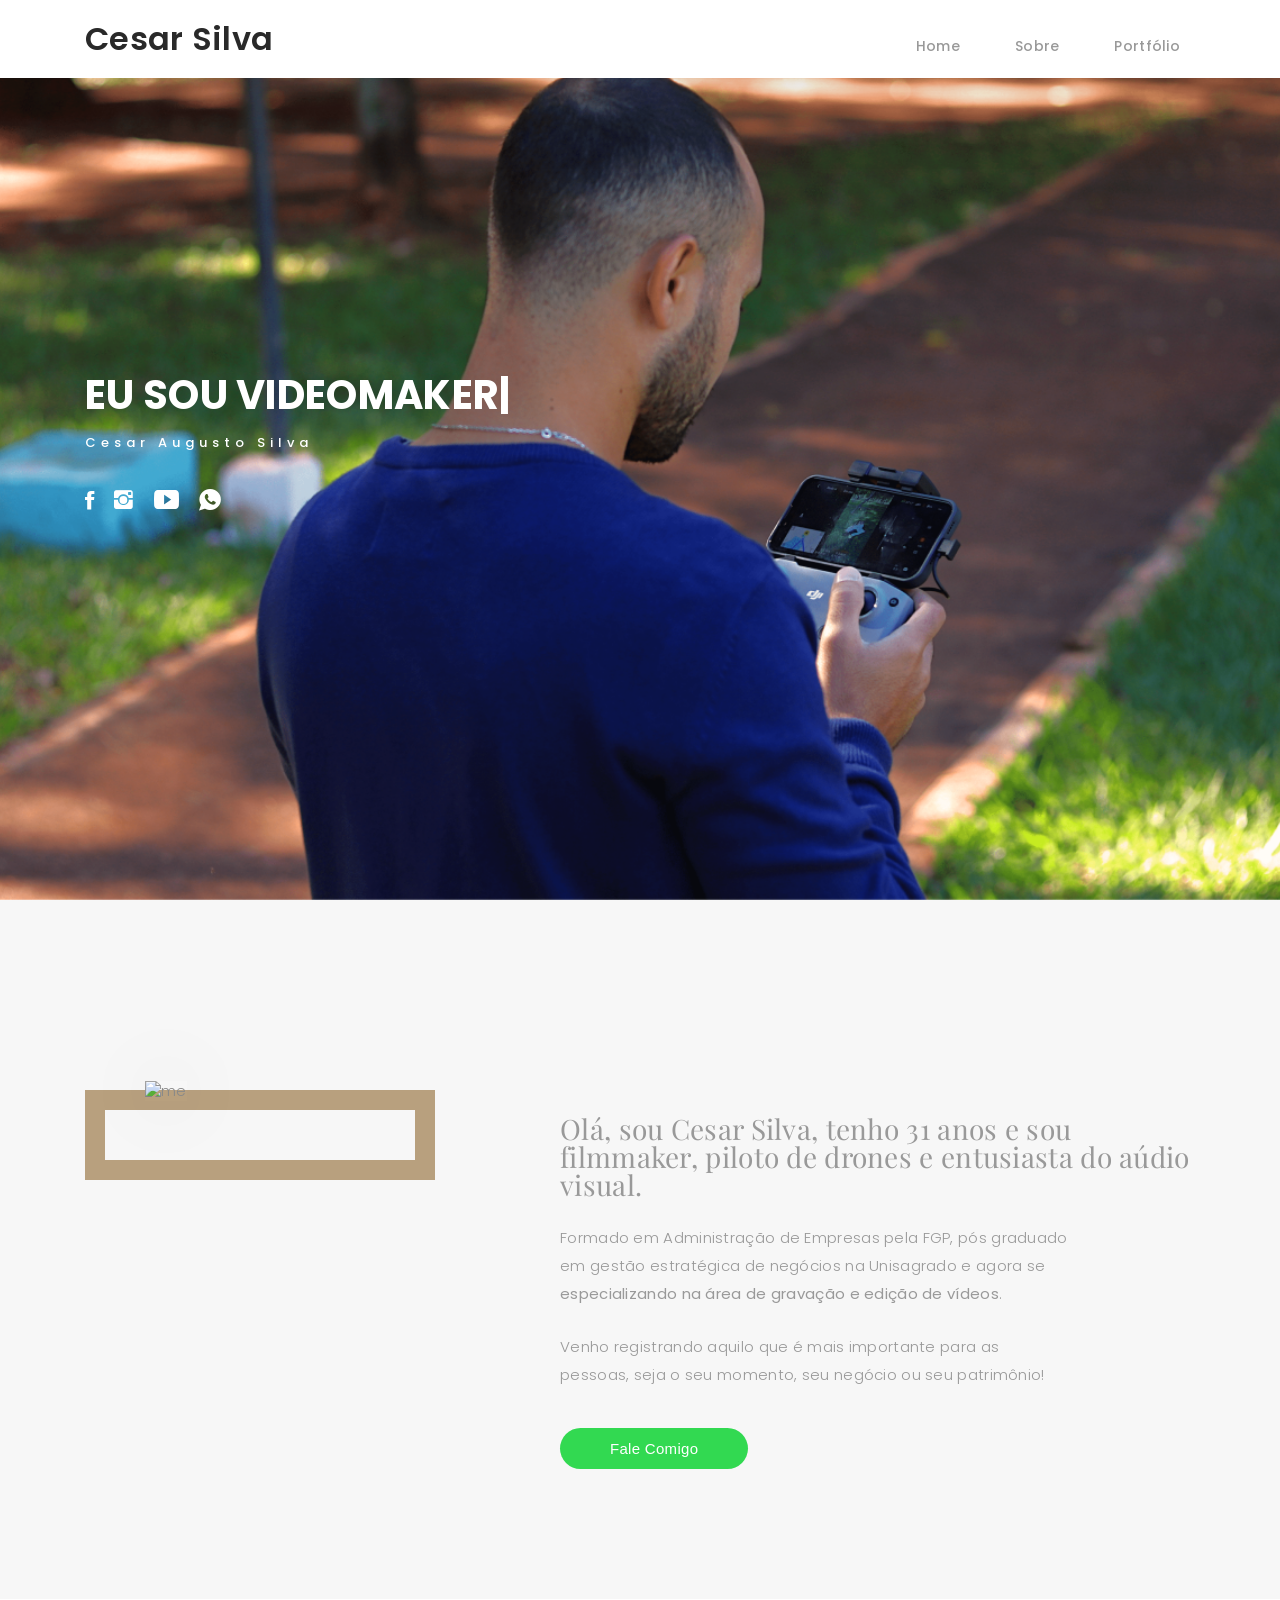
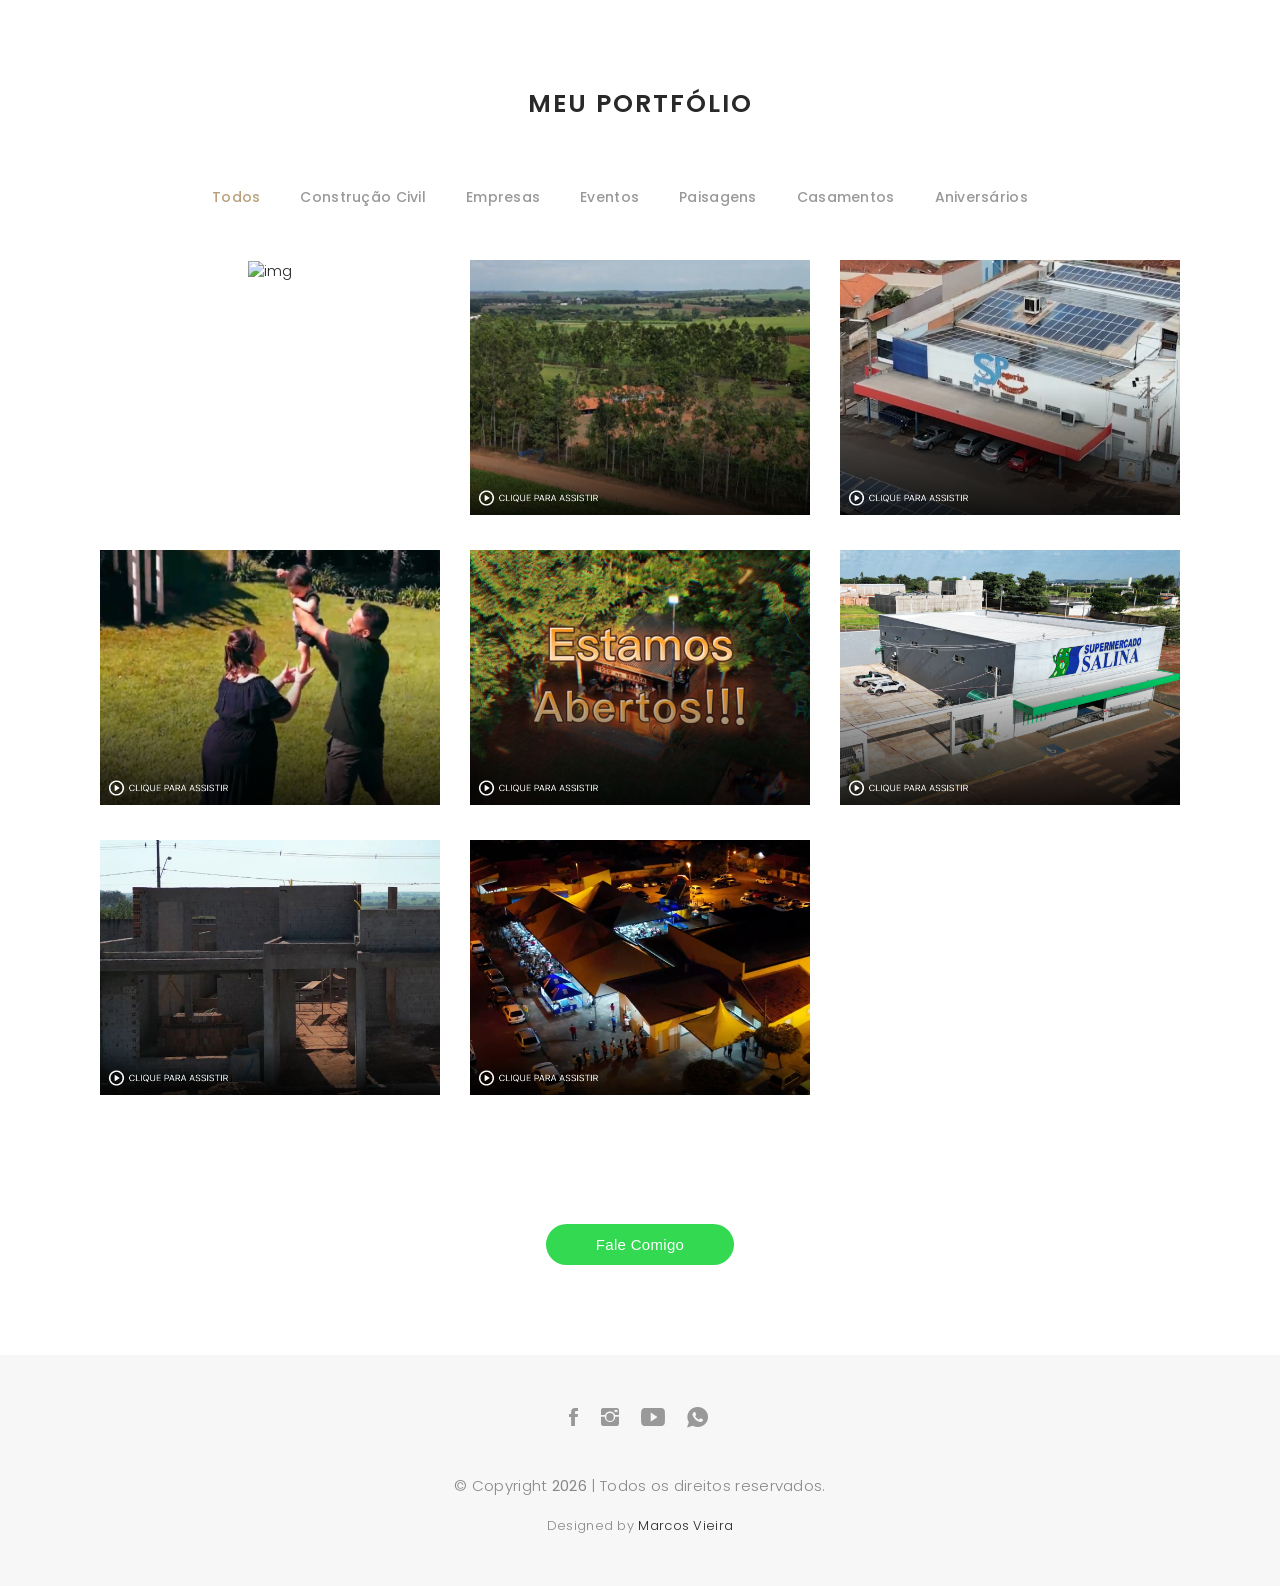
==== index.html @ f555b32c "Update index.html" ====
<!DOCTYPE html>
<html lang="pt-br">

<head>
  <!-- meta -->
  <meta charset="utf-8">
  <meta content="width=device-width, initial-scale=1.0" name="viewport">

  <title>Cesar Silva - Portfólio</title>
  <meta content="" name="keywords">
  <meta content="" name="description">

  <!-- Google Fonts -->
  <link href="https://fonts.googleapis.com/css?family=Poppins:300,300i,400,400i,500,500i,600,600i,700,700i|Playfair+Display:400,400i,700,700i,900,900i" rel="stylesheet">

  <!-- Bootstrap CSS File -->
  <link href="lib/bootstrap/css/bootstrap.min.css" rel="stylesheet">

  <!-- Libraries CSS Files -->
  <link href="lib/ionicons/css/ionicons.min.css" rel="stylesheet">
  <link href="lib/owlcarousel/assets/owl.carousel.min.css" rel="stylesheet">
  <link href="lib/magnific-popup/magnific-popup.css" rel="stylesheet">
  <link href="lib/hover/hover.min.css" rel="stylesheet">

  <!-- Main Stylesheet File -->
  <link href="css/style.css" rel="stylesheet">

  <!-- Responsive css -->
  <link href="css/responsive.css" rel="stylesheet">

  <!-- Favicon -->
  <link rel="shortcut icon" href="images/favicon.png">

  <!-- =======================================================
    Theme Name: Folio
    Theme URL: https://bootstrapmade.com/folio-bootstrap-portfolio-template/
    Author: BootstrapMade.com
    Author URL: https://bootstrapmade.com
  ======================================================= -->
</head>

<body>

  <!-- start section navbar -->
  <nav id="main-nav">
    <div class="row">
      <div class="container">

        <!--<div class="logo">
          <a href="index.html"><img src="images/logo.png" alt="logo"></a>
        </div>-->

        <div class="logo">
          <a href="index.html"><h2>Cesar Silva</h2></a>
        </div>

        <div class="responsive"><i data-icon="m" class="ion-navicon-round"></i></div>

        <ul class="nav-menu list-unstyled">
          <li><a href="#header" class="smoothScroll">Home</a></li>
          <li><a href="#about" class="smoothScroll">Sobre</a></li>
          <li><a href="#portfolio" class="smoothScroll">Portfólio</a></li>
          <!--<li><a href="#journal" class="smoothScroll">Blog</a></li>-->
          <!--<li><a href="#contact" class="smoothScroll">Contato</a></li>-->
        </ul>

      </div>
    </div>
  </nav>
  <!-- End section navbar -->


  <!-- start section header -->
  <div id="header" class="home">

    <div class="container">
      <div class="header-content">
        <h1>Eu sou <span class="typed"></span></h1>
        <p>Cesar Augusto Silva</p>

        <ul class="list-unstyled list-social">
          <li><a href="https://www.facebook.com/cesinha.silva.54" target="_blank"><i class="ion-social-facebook"></i></a></li>
          <li><a href="https://www.instagram.com/cesinha_06/" target="_blank"><i class="ion-social-instagram"></i></a></li>
          <li><a href="https://www.youtube.com/@cesarsilva3101" target="_blank"><i class="ion-social-youtube"></i></a></li>
          <li><a href="https://api.whatsapp.com/send?phone=5514981087903&text=Ol%C3%A1%20Cesar,%20gostaria%20de%20saber%20mais%20sobre%20o%20seu%20trabalho" target="_blank"><i class="ion-social-whatsapp"></i></a></li>
        </ul>
      </div>
    </div>
  </div>
  <!-- End section header -->


  <!-- start section about us -->
  <div id="about" class="paddsection">
    <div class="container">
      <div class="row justify-content-between">

        <div class="col-lg-4 ">
          <div class="div-img-bg">
            <div class="about-img">
              <img src="images/me.jpg" class="img-responsive" alt="me">
            </div>
          </div>
        </div>

        <div class="col-lg-7">
          <div class="about-descr">

            <p class="p-heading">Olá, sou Cesar Silva, tenho <script>
                var idade;
                vDay = new Date();
                anoatual = vDay.getFullYear();
                idade = anoatual - 1995;
                document.write(idade);
              </script> anos e sou filmmaker, piloto de drones e entusiasta do aúdio visual.</p>
            <p class="separator">Formado em Administração de Empresas pela FGP, pós graduado em gestão estratégica de negócios na Unisagrado e agora se <b>especializando na área de gravação e edição de vídeos</b>.</p>
            <p class="separator">Venho registrando aquilo que é mais importante para as pessoas, seja o seu momento, seu negócio ou seu patrimônio!</p>

          </div>

          <a href="https://api.whatsapp.com/send?phone=5514981087903&text=Ol%C3%A1%20Cesar,%20gostaria%20de%20saber%20mais%20sobre%20o%20seu%20trabalho" class="btncesar">Fale Comigo</a>

        </div>
      </div>
    </div>
  </div>
  <!-- end section about us -->


  <!-- start section services
  <div id="services">
    <div class="container">

        <div class="services-carousel owl-theme">

          <div class="services-block">

            <i class="ion-ios-lightbulb-outline"></i>
            <span>Eventos</span>
            <p class="separator">To an English person, it will seem like simplified English,told me what </p>

          </div>

          <div class="services-block">

            <i class="ion-ios-color-wand-outline"></i>
            <span>Construção Civil</span>
            <p class="separator">To an English person, it will seem like simplified English,told me what </p>

          </div>

          <div class="services-block">

            <i class="ion-ios-analytics-outline"></i>
            <span>Casamentos</span>
            <p class="separator">To an English person, it will seem like simplified English,told me what </p>

          </div>

          <div class="services-block">

            <i class="ion-ios-camera-outline"></i>
            <span>Empresas</span>
            <p class="separator">To an English person, it will seem like simplified English,told me what </p>

          </div>

        </div>

    </div>

  </div>
  end section services -->


  <!-- start section portfolio -->
  <div id="portfolio" class="text-center paddsection">

    <div class="container">
      <div class="section-title text-center">
        <h2>Meu Portfólio</h2>
      </div>
    </div>

    <div class="container">
      <div class="row">
        <div class="col-md-12">

          <div class="portfolio-list">

            <ul class="nav list-unstyled" id="portfolio-flters">
              <li class="filter filter-active" data-filter=".all">Todos</li>
              <li class="filter" data-filter=".construcoes">Construção Civil</li>
              <li class="filter" data-filter=".empresas">Empresas</li>
              <li class="filter" data-filter=".eventos">Eventos</li>
              <li class="filter" data-filter=".paisagem">Paisagens</li>
              <li class="filter" data-filter=".casamentos">Casamentos</li>
              <li class="filter" data-filter=".aniversario">Aniversários</li>
            </ul>

          </div>

          <div class="portfolio-container">

            <div class="col-lg-4 col-md-6 portfolio-thumbnail all branding uikits aniversario">
              <a href="https://youtube.com/shorts/GfWjGu8fh88?si=DNXOwx63e8UB-jTr" target="_blank">
                <img src="images/portfolio/aniversario1.png" alt="img">
              </a>
            </div>

            <div class="col-lg-4 col-md-6 portfolio-thumbnail all branding uikits paisagem">
              <a href="https://www.youtube.com/watch?v=7CwPvDoxLZY&list=PLI7-cYh5uDcn1XF_mbXujWv4I_06v42Lu&index=6" target="_blank">
                <img src="images/portfolio/paisagem1.png" alt="img">
              </a>
            </div>

            <div class="col-lg-4 col-md-6 portfolio-thumbnail all mockups uikits empresas">
              <a href="https://www.youtube.com/watch?v=I4pffIJjO3c&list=PLI7-cYh5uDcn1XF_mbXujWv4I_06v42Lu&index=4" target="_blank">
                <img src="images/portfolio/pegorim.png"  alt="img">
              </a>
            </div>

            <div class="col-lg-4 col-md-6 portfolio-thumbnail all branding webdesig eventos">
              <a href="https://www.youtube.com/watch?v=x0uYWyt32h8&list=PLI7-cYh5uDcn1XF_mbXujWv4I_06v42Lu&index=5" target="_blank">
                <img src="images/portfolio/bruno.png" alt="img">
              </a>
            </div>

            <div class="col-lg-4 col-md-6 portfolio-thumbnail all mockups webdesign empresas">
              <a href="https://www.youtube.com/watch?v=aLK3bTBbSPU&list=PLI7-cYh5uDcn1XF_mbXujWv4I_06v42Lu&index=7" target="_blank">
                <img src="images/portfolio/fogo.png" alt="img">
              </a>
            </div>

            <div class="col-lg-4 col-md-6 portfolio-thumbnail all branding uikits empresas">
              <a href="https://www.youtube.com/watch?v=irg5rcSKetE&list=PLI7-cYh5uDcn1XF_mbXujWv4I_06v42Lu&index=1" target="_blank">
                <img src="images/portfolio/salina.png" alt="img">
              </a>
            </div>

            <div class="col-lg-4 col-md-6 portfolio-thumbnail all mockups uikits construcoes">
              <a href="https://www.youtube.com/watch?v=OMwAlJ5iHBM&list=PLI7-cYh5uDcn1XF_mbXujWv4I_06v42Lu&index=2" target="_blank">
                <img src="images/portfolio/casa_luan.png" alt="img">
              </a>
            </div>

            <div class="col-lg-4 col-md-6 portfolio-thumbnail all mockups uikits eventos">
              <a href="https://www.youtube.com/watch?v=zAnxmwKmx50&list=PLI7-cYh5uDcn1XF_mbXujWv4I_06v42Lu&index=3" target="_blank">
                <img src="images/portfolio/stlz.png" alt="img">
              </a>
            </div>

          </div>

            <a href="https://api.whatsapp.com/send?phone=5514981087903&text=Ol%C3%A1%20Cesar,%20gostaria%20de%20saber%20mais%20sobre%20o%20seu%20trabalho" class="btncesar">Fale Comigo</a>

        </div>
      </div>
    </div>

  </div>
  <!-- End section portfolio -->


  <!-- start section journal
  <div id="journal" class="text-left paddsection">

    <div class="container">
      <div class="section-title text-center">
        <h2>journal</h2>
      </div>
    </div>

    <div class="container">
      <div class="journal-block">
        <div class="row">

          <div class="col-lg-4 col-md-6">
            <div class="journal-info">

              <a href="blog-single.html"><img src="images/blog-post-1.jpg" class="img-responsive" alt="img"></a>

              <div class="journal-txt">

                <h4><a href="blog-single.html">SO LETS MAKE THE MOST IS BEAUTIFUL</a></h4>
                <p class="separator">To an English person, it will seem like simplified English
                </p>

              </div>

            </div>
          </div>

          <div class="col-lg-4 col-md-6">
            <div class="journal-info">

              <a href="blog-single.html"><img src="images/blog-post-2.jpg" class="img-responsive" alt="img"></a>

              <div class="journal-txt">

                <h4><a href="#blog-single.html">WE'RE GONA MAKE DREAMS COMES</a></h4>
                <p class="separator">To an English person, it will seem like simplified English
                </p>

              </div>

            </div>
          </div>

          <div class="col-lg-4 col-md-6">
            <div class="journal-info">

              <a href="blog-single.html"><img src="images/blog-post-3.jpg" class="img-responsive" alt="img"></a>

              <div class="journal-txt">

                <h4><a href="blog-single.html">NEW LIFE CIVILIZATIONS TO BOLDLY</a></h4>
                <p class="separator">To an English person, it will seem like simplified English
                </p>

              </div>

            </div>
          </div>

        </div>
      </div>
    </div>

  </div>
  End section journal -->


  <!-- start sectoion contact
  <div id="contact" class="paddsection">
    <div class="container">
      <div class="contact-block1">
        <div class="row">

          <div class="col-lg-6">
            <div class="contact-contact">

              <h2 class="mb-30">GET IN TOUCH</h2>

              <ul class="contact-details">
                <li><span>Bariri, São Paulo</span></li>
                <li><span>+55 14 98108-7903</span></li>
                <li><span>example@example.com</span></li>
              </ul>

            </div>
          </div>

          <div class="col-lg-6">
            <form action="" method="post" role="form" class="contactForm">
              <div class="row">

                <div id="sendmessage">Mensagem enviada com sucesso!</div>
                <div id="errormessage"></div>

                <div class="col-lg-6">
                  <div class="form-group contact-block1">
                    <input type="text" name="name" class="form-control" id="name" placeholder="Nome" data-rule="minlen:4" data-msg="Informe seu nome" />
                    <div class="validation"></div>
                  </div>
                </div>

                <div class="col-lg-6">
                  <div class="form-group">
                    <input type="email" class="form-control" name="email" id="email" placeholder="Email" data-rule="email" data-msg="Informe um email válido" />
                    <div class="validation"></div>
                  </div>
                </div>

                <div class="col-lg-12">
                  <div class="form-group">
                    <input type="text" class="form-control" name="subject" id="subject" placeholder="Assunto" data-rule="minlen:4" data-msg="Escreva um assunto" />
                    <div class="validation"></div>
                  </div>
                </div>

                <div class="col-lg-12">
                  <div class="form-group">
                    <textarea class="form-control" name="message" rows="12" data-rule="required" data-msg="Escreva algo" placeholder="Mensagem"></textarea>
                    <div class="validation"></div>
                  </div>
                </div>

                <div class="col-lg-12">
                  <input type="submit" class="btn btn-defeault btn-send" value="Enviar">
                </div>

              </div>
            </form>
          </div>
        </div>
      </div>
    </div>
  </div>
  start sectoion contact -->


  <!-- start section footer -->
  <div id="footer" class="text-center">
    <div class="container">
      <div class="socials-media text-center">

        <ul class="list-unstyled list-social">
          <li><a href="https://www.facebook.com/cesinha.silva.54" target="_blank"><i class="ion-social-facebook"></i></a></li>
          <li><a href="https://www.instagram.com/cesinha_06/" target="_blank"><i class="ion-social-instagram"></i></a></li>
          <li><a href="https://www.youtube.com/@cesarsilva3101" target="_blank"><i class="ion-social-youtube"></i></a></li>
          <li><a href="https://api.whatsapp.com/send?phone=5514981087903&text=Ol%C3%A1%20Cesar,%20gostaria%20de%20saber%20mais%20sobre%20o%20seu%20trabalho" target="_blank"><i class="ion-social-whatsapp"></i></a></li>
        </ul>

      </div><br>

      <div class="copyright">
        &copy; Copyright <strong>
          <script>
                var idade;
                vDay = new Date();
                anoatual = vDay.getFullYear();
                idade = anoatual;
                document.write(idade);
              </script>
        </strong> | Todos os direitos reservados.
      </div><br>
      <div class="credits">
        <!-- All the links in the footer should remain intact. -->
        <!-- You can delete the links only if you purchased the pro version. -->
        <!-- Licensing information: [license-url] -->
        <!-- Purchase the pro version with working PHP/AJAX contact form: https://bootstrapmade.com/free-html-bootstrap-template-my-resume/ -->
        Designed by <a href="https://vieiramrcs.github.io/" target="_blank">Marcos Vieira</a>
      </div>

    </div>
  </div>
  <!-- End section footer -->

  <!-- JavaScript Libraries -->
  <script src="lib/jquery/jquery.min.js"></script>
  <script src="lib/jquery/jquery-migrate.min.js"></script>
  <script src="lib/bootstrap/js/bootstrap.bundle.min.js"></script>
  <script src="lib/typed/typed.js"></script>
  <script src="lib/owlcarousel/owl.carousel.min.js"></script>
  <script src="lib/magnific-popup/magnific-popup.min.js"></script>
  <script src="lib/isotope/isotope.pkgd.min.js"></script>

  <!-- Contact Form JavaScript File -->
  <script src="contactform/contactform.js"></script>

  <!-- Template Main Javascript File -->
  <script src="js/main.js"></script>

</body>

</html>
---- css/style.css ----
/*
  Theme Name: Folio
  Theme URL: https://bootstrapmade.com/folio-bootstrap-portfolio-template/
  Author: BootstrapMade.com
  Author URL: https://bootstrapmade.com
*/

/*  General Styling
/*-----------------------------------------------------------------------------------*/

body {
  background: #ffffff;
  color: #898989;
  font-family: 'Poppins', helvetica;
  font-size: 15px;
  font-weight: 300;
  line-height: 20px;
  letter-spacing: 0.02em;
  overflow-x: hidden;
  margin: 0 auto;
  padding: 0;
  -moz-box-sizing: border-box;
  -ms-box-sizing: border-box;
  -o-box-sizing: border-box;
  -webkit-box-sizing: border-box;
  box-sizing: border-box;
}

h1, h2, h3, h4, h5, h6 {
  margin: 0;
}

h2 {
  color: #292929;
  font-weight: 600;
}

h4 {
  color: #292929;
  font-size: 14px;
  font-weight: 600;
}

a {
  color: #292929;
  text-decoration: none !important;
  -moz-transition: all 0.5s ease-in-out 0s;
  -ms-transition: all 0.5s ease-in-out 0s;
  -o-transition: all 0.5s ease-in-out 0s;
  -webkit-transition: all 0.5s ease-in-out 0s;
  transition: all 0.5s ease-in-out 0s;
}

a:hover {
  -moz-transition: all 0.5s ease-in-out 0s;
  -ms-transition: all 0.5s ease-in-out 0s;
  -o-transition: all 0.5s ease-in-out 0s;
  -webkit-transition: all 0.5s ease-in-out 0s;
  transition: all 0.5s ease-in-out 0s;
}

a:hover, a:focus {
  color: #b8a07e;
  text-decoration: underline;
}

nav ul li a {
  padding: 2px 0 0 0;
  position: relative;
  display: block;
  font-size: 12px;
  color: #999999;
  letter-spacing: 0.1em;
  font-weight: 500;
  line-height: 14px;
  text-transform: uppercase;
  -moz-transition: all 0.5s ease-in-out 0s;
  -ms-transition: all 0.5s ease-in-out 0s;
  -o-transition: all 0.5s ease-in-out 0s;
  -webkit-transition: all 0.5s ease-in-out 0s;
  transition: all 0.5s ease-in-out 0s;
}

p {
  margin: 25px 0;
  padding: 0;
  font-size: 15px;
  color: #999999;
  line-height: 28px;
}

::-moz-selection {
  background: #b8a07e;
  color: #fff;
}

::selection {
  background: #b8a07e;
  color: #fff;
}

/*.btn {
  background: #333;
  border: medium none;
  border-radius: 0;
  color: #fff;
  font-size: 12px;
  height: 50px;
  line-height: 50px;
  padding: 0 30px;
  text-transform: uppercase;
}

.btn:hover, .btn:focus {
  color: #fff;
}*/

.padDiv {
  padding: 30px 20px;
}

.section-title {
  margin-bottom: 70px;
}

.section-title h2 {
  font-size: 25px;
  letter-spacing: 2px;
  text-transform: uppercase;
}

.form-control {
  background-color: transparent;
  border: 1px solid #999;
  border-radius: 0;
  color: #999999;
  font-size: 12px;
  font-weight: 500;
  height: 50px;
  letter-spacing: 0.1em;
  padding-left: 10px;
  margin: 0 0 25px 0;
  line-height: 14px;
  text-transform: uppercase;
}

.form-control:focus {
  box-shadow: none;
  outline: 0 none;
}

.paddsection {
  padding-top: 90px;
  padding-bottom: 90px;
}

.paddsections {
  padding-top: 90px;
  padding-bottom: 90px !important;
}

.hvr-shutter-in-horizontal::before {
  background: #333;
}

.hvr-shutter-in-horizontal:hover {
  background: #b8a07e;
}

.mb-30 {
  margin-bottom: 30px;
}

.btncesar {
  -webkit-border-radius: 60;
  -moz-border-radius: 60;
  border-radius: 60px;
  font-family: Arial;
  color: #ffffff;
  font-size: 15px;
  background: #32D951;
  height: 30px;
  line-height: 120px;
  padding: 12px 50px 12px 50px;
  text-decoration: none;
}

.btncesar:hover {
  background: #2DB446;
  text-decoration: none;
  color: #fff;
}


/*-----------------------------------------------------------------------------------*/
/*  Navbar Top
/*-----------------------------------------------------------------------------------*/

nav {
  position: fixed;
  background: #fff;
  z-index: 1000;
  width: 100%;
  padding: 20px;
  display: none;
  -webkit-box-shadow: 0px 2px 92px 0px rgba(0, 0, 0, 0.18);
  -moz-box-shadow: 0px 2px 92px 0px rgba(0, 0, 0, 0.18);
  box-shadow: 0px 2px 92px 0px rgba(0, 0, 0, 0.18);
}

.nav-menu {
  float: right;
  line-height: 32px;
  margin-bottom: 0;
  padding-top: 16px;
}

nav ul li {
  float: left;
  margin-right: 15px;
  font-family: 'Poppins', sans-serif;
  font-size: 14px;
  margin-left: 40px;
}

nav ul li a {
  padding: 2px 0 0 0;
  position: relative;
  display: block;
  font-size: 14px;
  color: #999999;
  font-family: 'Poppins', helvetica;
  font-weight: 500;
  line-height: 16px;
  text-transform: uppercase;
  letter-spacing: 0.02em;
  text-transform: capitalize;
}

.logo {
  float: left;
}

.logo img {
  width: 100px;
  height: 50px;
}

.logo .p {
  font-size: 10px; !important
}

.responsive {
  display: none;
  font-size: 23px;
}

.active {
  color: #afafaf;
}

/*----------------------------------------------------------------------------------*/
/*  Header
/*-----------------------------------------------------------------------------------*/

#header {
  background: url("../images/home-bg.png") repeat scroll center center / cover;
  height: 100vh;
  width: 100%;
}


#header .header-content {
  height: 100vh;
  text-align: left;
  width: 100%;
  display: flex;
  justify-content: center;
  flex-direction: column;
}

.header-content h1 {
  font-size: 40px;
  font-weight: 700;
  margin-bottom: 10px;
  text-transform: uppercase;
  color: #fff;
}

.header-content p {
  font-size: 13px;
  letter-spacing: 5px;
  margin-top: 0;
  margin-bottom: 30px;
  text-transform: capitalize;
  color: #fff;
  font-weight: 500;
}

.header-content .list-social li {
  float: left;
  margin-right: 20px;
}

.header-content .list-social li i {
  color: #fff;
  font-size: 25px;
}

/*-----------------------------------------------------------------------------------*/
/*  Aout-us
/*-----------------------------------------------------------------------------------*/

#about {
  width: 100%;
  height: auto;
  background: #f7f7f7;
  padding-top: 190px;
}

#about .div-img-bg {
  padding-bottom: 30px;
  border: 20px solid #b8a07e;
}

#about .div-img-bg .about-img img {
  width: 100%;
  box-shadow: 0px 0px 85px 0px rgba(0, 0, 0, 0.14);
  margin-top: -60px;
  margin-left: 40px;
  height: 400px;
  object-fit: cover;
}

#about .about-descr .p-heading {
  font-family: 'Playfair Display', serif;
  font-size: 28px;
  text-align: left;
}

#about .about-descr .separator {
  max-width: 80%;
  margin-bottom: 0;
  text-align: left;
}

/*-----------------------------------------------------------------------------------*/
/*   Services
/*-----------------------------------------------------------------------------------*/

#services {
  background: #f7f7f7;
  position: relative;
  padding-bottom: 80px;
}

.owl-item {
  float: left;
}
.services-block span {
  margin: 10px 0;
  position: relative;
  font-size: 13px;
  color: #292929;
  letter-spacing: 0.1em;
  font-weight: 500;
  text-transform: uppercase;
  display: block;
}

.services-block .separator {
  margin: 0;
  font-size: 13px;
  line-height: 22px;
}

.services-block i {
  font-size: 44px;
  color: #b8a07e;
  line-height: 44px;
}


.services-carousel  .owl-stage-outer {
  overflow: hidden;
}

.services-carousel .owl-dots {
  margin-top: 5px;
  text-align: center;
}

.services-carousel .owl-dot {
  display: inline-block;
  margin: 0 5px;
  width: 12px !important;
  height: 12px !important;
  border-radius: 50%;
  border: 0;
  padding: 0 !important;
  background-color: #ddd;
  cursor: pointer;
}

.services-carousel .owl-dot.active {
  background-color: #b8a07e;
}

.owl-nav {
  display: none;
}


/*-----------------------------------------------------------------------------------*/
/*  Portfolio
/*-----------------------------------------------------------------------------------*/

#portfolio {
  position: relative;
  padding-bottom: 50px;
}

#portfolio .portfolio-list {
  margin-bottom: 50px;
}

#portfolio .portfolio-list .nav {
  display: inline-block;
  margin: 0;
}

#portfolio .portfolio-list .nav li {
  margin: 0 40px 0 0;
  float: left;
  font-size: 14px;
  color: #999999;
  line-height: 16px;
  cursor: pointer;
  font-family: 'Poppins', helvetica;
  font-weight: 500;
  letter-spacing: 0.02em;
  text-transform: capitalize;
  -moz-transition: all 0.5s ease-in-out 0s;
  -ms-transition: all 0.5s ease-in-out 0s;
  -o-transition: all 0.5s ease-in-out 0s;
  -webkit-transition: all 0.5s ease-in-out 0s;
  transition: all 0.5s ease-in-out 0s;
}

#portfolio .portfolio-list .nav li:hover, #portfolio .portfolio-list .nav li.filter-active  {
  color: #b8a07e;
  -moz-transition: all 0.5s ease-in-out 0s;
  -ms-transition: all 0.5s ease-in-out 0s;
  -o-transition: all 0.5s ease-in-out 0s;
  -webkit-transition: all 0.5s ease-in-out 0s;
  transition: all 0.5s ease-in-out 0s;
}

#portfolio .portfolio-container {
  display: inline-block;
  margin-bottom: 50px;
  width: 100%;
}

.portfolio-thumbnail {
  margin-bottom: 30px;
  overflow: hidden;
  min-height: 260px;
}

.portfolio-thumbnail img {
  max-width: 100%;
}

/*-----------------------------------------------------------------------------------*/
/*  Journal
/*-----------------------------------------------------------------------------------*/

#journal,  #journal-blog {
  height: auto;
  width: 100%;
  background: #f7f7f7;
  padding-bottom: 60px;
  position: relative;
}

#journal-blog {
  background: #fff;
  padding-bottom: 30px;
}

#journal .journal-block {
  display: inline-block;
  height: auto;
  width: 100%;
}

#journal .journal-block .journal-info {
  position: relative;
}

.journal-block .journal-info img {
  max-width: 100%;
}

.journal-block .journal-info .journal-txt {
  padding: 25px 0px;
  position: relative;
}

.journal-block .journal-info .journal-txt h4 a {
  display: block;
  font-size: 19px;
  line-height: 24px;
  margin: 0 0 13px 0;
  font-weight: 500;
  color: #292929;
  -moz-transition: all 0.5s ease-in-out 0s;
  -ms-transition: all 0.5s ease-in-out 0s;
  -o-transition: all 0.5s ease-in-out 0s;
  -webkit-transition: all 0.5s ease-in-out 0s;
  transition: all 0.5s ease-in-out 0s;
}

.journal-block .journal-info .journal-txt h4 a:hover {
  color: #b8a07e;
  -moz-transition: all 0.5s ease-in-out 0s;
  -ms-transition: all 0.5s ease-in-out 0s;
  -o-transition: all 0.5s ease-in-out 0s;
  -webkit-transition: all 0.5s ease-in-out 0s;
  transition: all 0.5s ease-in-out 0s;
}

.journal-block .journal-info .journal-txt p {
  margin: 0;
  font-size: 14px;
  line-height: 24px;
}

/*-----------------------------------------------------------------------------------*/
/*  Contact
/*-----------------------------------------------------------------------------------*/

#contact {
  height: auto;
  width: 100%;
}

.contact-details {
  list-style: none;
  margin: 0;
  padding: 0;
}

.contact-details li {
  padding-bottom: 10px;
}

#contact input, #contact textarea {
  width: 100%;
}


#contact  #sendmessage {
  color: #18d26e;
  border: 1px solid #18d26e;
  display: none;
  text-align: center;
  padding: 15px;
  font-weight: 600;
  margin: 15px;
}

#contact  #errormessage {
  color: red;
  display: none;
  border: 1px solid red;
  text-align: center;
  padding: 15px;
  font-weight: 600;
  margin: 15px;
}

#contact #sendmessage.show, #contact #errormessage.show, #contact .show {
  display: block;
}

#contact .validation {
  color: red;
  display: none;
  margin: 0 0 20px;
  font-weight: 400;
  font-size: 13px;
}

/*-----------------------------------------------------------------------------------*/
/*  Footer
/*-----------------------------------------------------------------------------------*/

#footer {
  background: #f7f7f7;
  padding-top: 50px;
  padding-bottom: 50px;
}

#footer .socials-media {
  width: 100%;
}

#footer .socials-media ul {
  display: inline-block;
  float: none;
  margin: 0 0 20px 0;
}

#footer .socials-media ul li {
  float: left;
  margin-left: 10px;
  margin-right: 10px;
}

#footer .socials-media ul li a {
  font-size: 24px;
  color: #999;
  letter-spacing: 0.1em;
  font-weight: 500;
  background: transparent;
  text-transform: uppercase;
  -moz-transition: all 0.5s ease-in-out 0s;
  -ms-transition: all 0.5s ease-in-out 0s;
  -o-transition: all 0.5s ease-in-out 0s;
  -webkit-transition: all 0.5s ease-in-out 0s;
  transition: all 0.5s ease-in-out 0s;
}

#footer .socials-media ul li a:hover {
  color: #b8a07e;
  -moz-transition: all 0.5s ease-in-out 0s;
  -ms-transition: all 0.5s ease-in-out 0s;
  -o-transition: all 0.5s ease-in-out 0s;
  -webkit-transition: all 0.5s ease-in-out 0s;
  transition: all 0.5s ease-in-out 0s;
}

#footer p {
  font-size: 12px;
  letter-spacing: 0.1em;
  font-weight: 500;
  margin-top: 0;
  text-transform: uppercase;
}

.credits {
  font-size: 13px;
}
---- css/responsive.css ----
/** Width between 1200x to 0
 *  ~~~~~~~~~~~~~~~~~~~~~~~~~~~~~~~~~~~~
 */

@media (min-width: 1200px) {

}

/** Width between 992px to 1199px
 *  ~~~~~~~~~~~~~~~~~~~~~~~~~~~~~~~~~~~~
 */

@media (min-width: 992px) and (max-width: 1199px) {
  
}

/** Width between 768px to 991px
 *  ~~~~~~~~~~~~~~~~~~~~~~~~~~~~~~~~~~~~
 */

@media (min-width: 768px) and (max-width: 991px) {
  /* Navbar */
  nav {
    padding: 10px 15px;
  }
  .nav-menu {
    margin-top: 40px;
    display: none;
    float: none;
    width: 100%;
  }
  .nav-menu li {
    float: none;
    width: 100%;
    text-align: center;
    border-top: 1px solid #f7f7f7;
    line-height: 45px;
    margin-left: 0;
    padding-top: 10px;
    padding-bottom: 10px;
  }
  .responsive {
    float: right;
    padding-top: 15px;
    display: block;
  }
  /* About */
  .head-info .header-content .cmaster h1 {
    font-size: 32px;
  }
  #about .div-img-bg {
    padding: 0;
  }
  #about .div-img-bg .about-img img {
    margin-top: 0%;
    margin-left: calc(0% - 0px);
  }
  #about .about-descr .p-heading {
    font-size: 20px;
  }
  #about .about-descr .separator {
    max-width: 100%;
    margin-bottom: 0;
  }
  /* portfolio */
  #portfolio .portfolio-list .nav li {
    float: none;
    margin: 20px;
    display: inline-block;
  }
  /* journal */
  #journal .journal-block .journal-info {
    margin-bottom: 30px;
  }
  /* Contact */
  .contact-contact {
    margin-bottom: 30px;
  }
  /* Footer */
  #footer .socials-media ul li {
    margin-right: 0;
    margin-left: 0;
    float: none;
    display: inline-block;
  }
}

/** Width between 767px to 0
 *  ~~~~~~~~~~~~~~~~~~~~~~~~~~~~~~~~~~~~
 */

@media (max-width: 767px) {
  /* Navbar */
  nav {
    padding: 20px 15px;
  }
  .nav-menu {
    margin-top: 40px;
    display: none;
    float: none;
    width: 100%;
  }
  .nav-menu li {
    float: none;
    width: 100%;
    text-align: center;
    border-top: 1px solid #f7f7f7;
    line-height: 45px;
    margin-left: 0;
    padding-top: 10px;
    padding-bottom: 10px;
  }
  .responsive {
    float: right;
    padding-top: 15px;
    display: block;
  }
  /* About */
  .head-info .header-content h1 {
    font-size: 32px;
  }
  #about .div-img-bg {
    padding: 0;
  }
  #about .div-img-bg .about-img img {
    margin-top: 0%;
    margin-left: calc(0% - 0px);
  }
  #about .about-descr .p-heading {
    font-size: 20px;
  }
  #about .about-descr .separator {
    max-width: 100%;
    margin-bottom: 0;
  }
  /* portfolio */
  #portfolio .portfolio-list .nav li {
    float: none;
    margin: 20px;
    display: inline-block;
  }
  /* journal */
  #journal .journal-block .journal-info {
    margin-bottom: 30px;
  }
  /* Contact */
  .contact-contact {
    margin-bottom: 30px;
  }
  /* Footer */
  #footer .socials-media ul li {
    margin-right: 0;
    margin-left: 0;
    float: none;
    display: inline-block;
  }
}

/** Width between 600px to 0
 *  ~~~~~~~~~~~~~~~~~~~~~~~~~~~~~~~~~~~~
 */

@media (max-width: 600px) {
  /* Navbar */
  nav {
    padding: 20px 15px;
  }
  .nav-menu {
    margin-top: 40px;
    display: none;
    float: none;
    width: 100%;
  }
  .nav-menu li {
    float: none;
    width: 100%;
    text-align: center;
    border-top: 1px solid #f7f7f7;
    line-height: 45px;
    margin-left: 0;
    padding-top: 10px;
    padding-bottom: 10px;
  }
  .responsive {
    float: right;
    padding-top: 15px;
    display: block;
  }
  /* About */
  .head-info .header-content h1 {
    font-size: 32px;
  }
  #about .div-img-bg {
    padding: 0;
  }
  #about .div-img-bg .about-img img {
    margin-top: 0%;
    margin-left: calc(0% - 0px);
  }
  #about .about-descr .p-heading {
    font-size: 20px;
  }
  #about .about-descr .separator {
    max-width: 100%;
    margin-bottom: 0;
  }
  /* portfolio */
  #portfolio .portfolio-list .nav li {
    float: none;
    margin: 10px;
    display: inline-block;
  }
  /* journal */
  #journal .journal-block .journal-info {
    margin-bottom: 30px;
  }
  /* Contact */
  .contact-contact {
    margin-bottom: 30px;
  }
  /* Footer */
  #footer .socials-media ul li {
    margin-right: 0;
    margin-left: 0;
    float: none;
    display: inline-block;
  }
}

/** Width between 480px to 0
 *  ~~~~~~~~~~~~~~~~~~~~~~~~~~~~~~~~~~~~
 */

@media (max-width: 480px) {
  /* Navbar */
  nav {
    padding: 20px 15px;
  }
  .nav-menu {
    margin-top: 40px;
    display: none;
    float: none;
    width: 100%;
  }
  .nav-menu li {
    float: none;
    width: 100%;
    text-align: center;
    border-top: 1px solid #f7f7f7;
    line-height: 45px;
    margin-left: 0;
    padding-top: 10px;
    padding-bottom: 10px;
  }
  .responsive {
    float: right;
    padding-top: 15px;
    display: block;
  }
  /* About */
  .head-info .header-content h1 {
    font-size: 32px;
  }
  #about .div-img-bg {
    padding: 0;
  }
  #about .div-img-bg .about-img img {
    margin-top: 0%;
    margin-left: calc(0% - 0px);
  }
  #about .about-descr .p-heading {
    font-size: 20px;
  }
  #about .about-descr .separator {
    max-width: 100%;
    margin-bottom: 0;
  }
  /* portfolio */
  #portfolio .portfolio-list .nav li {
    float: none;
    margin: 20px;
  }
  /* journal */
  #journal .journal-block .journal-info {
    margin-bottom: 30px;
  }
  /* Contact */
  .contact-contact {
    margin-bottom: 30px;
  }
  /* Footer */
  #footer .socials-media ul li {
    margin-right: 0;
    margin-left: 0;
    float: none;
    display: inline-block;
  }
}

/** Width between 320px to 0
 *  ~~~~~~~~~~~~~~~~~~~~~~~~~~~~~~~~~~~~
 */

@media (max-width: 320px) {
  /* Navbar */
  nav {
    padding: 20px 15px;
  }
  .nav-menu {
    margin-top: 40px;
    display: none;
    float: none;
    width: 100%;
  }
  .nav-menu li {
    float: none;
    width: 100%;
    text-align: center;
    border-top: 1px solid #f7f7f7;
    line-height: 45px;
    margin-left: 0;
    padding-top: 10px;
    padding-bottom: 10px;
  }
  .responsive {
    float: right;
    padding-top: 15px;
    display: block;
  }
  /* About */
  .head-info .header-content h1 {
    font-size: 32px;
  }
  #about .div-img-bg {
    padding: 0;
  }
  #about .div-img-bg .about-img img {
    margin-top: 0%;
    margin-left: calc(0% - 0px);
  }
  #about .about-descr .p-heading {
    font-size: 20px;
  }
  #about .about-descr .separator {
    max-width: 100%;
    margin-bottom: 0;
  }
  /* portfolio */
  #portfolio .portfolio-list .nav li {
    float: none;
    margin: 20px;
  }
  /* journal */
  #journal .journal-block .journal-info {
    margin-bottom: 30px;
  }
  /* Contact */
  .contact-contact {
    margin-bottom: 30px;
  }
  /* Footer */
  #footer .socials-media ul li {
    margin-right: 0;
    margin-left: 0;
    float: none;
    display: inline-block;
  }
  /* Single page */
  .entry-comments-body span {
    display: inline-block;
    margin-right: 0;
  }
}
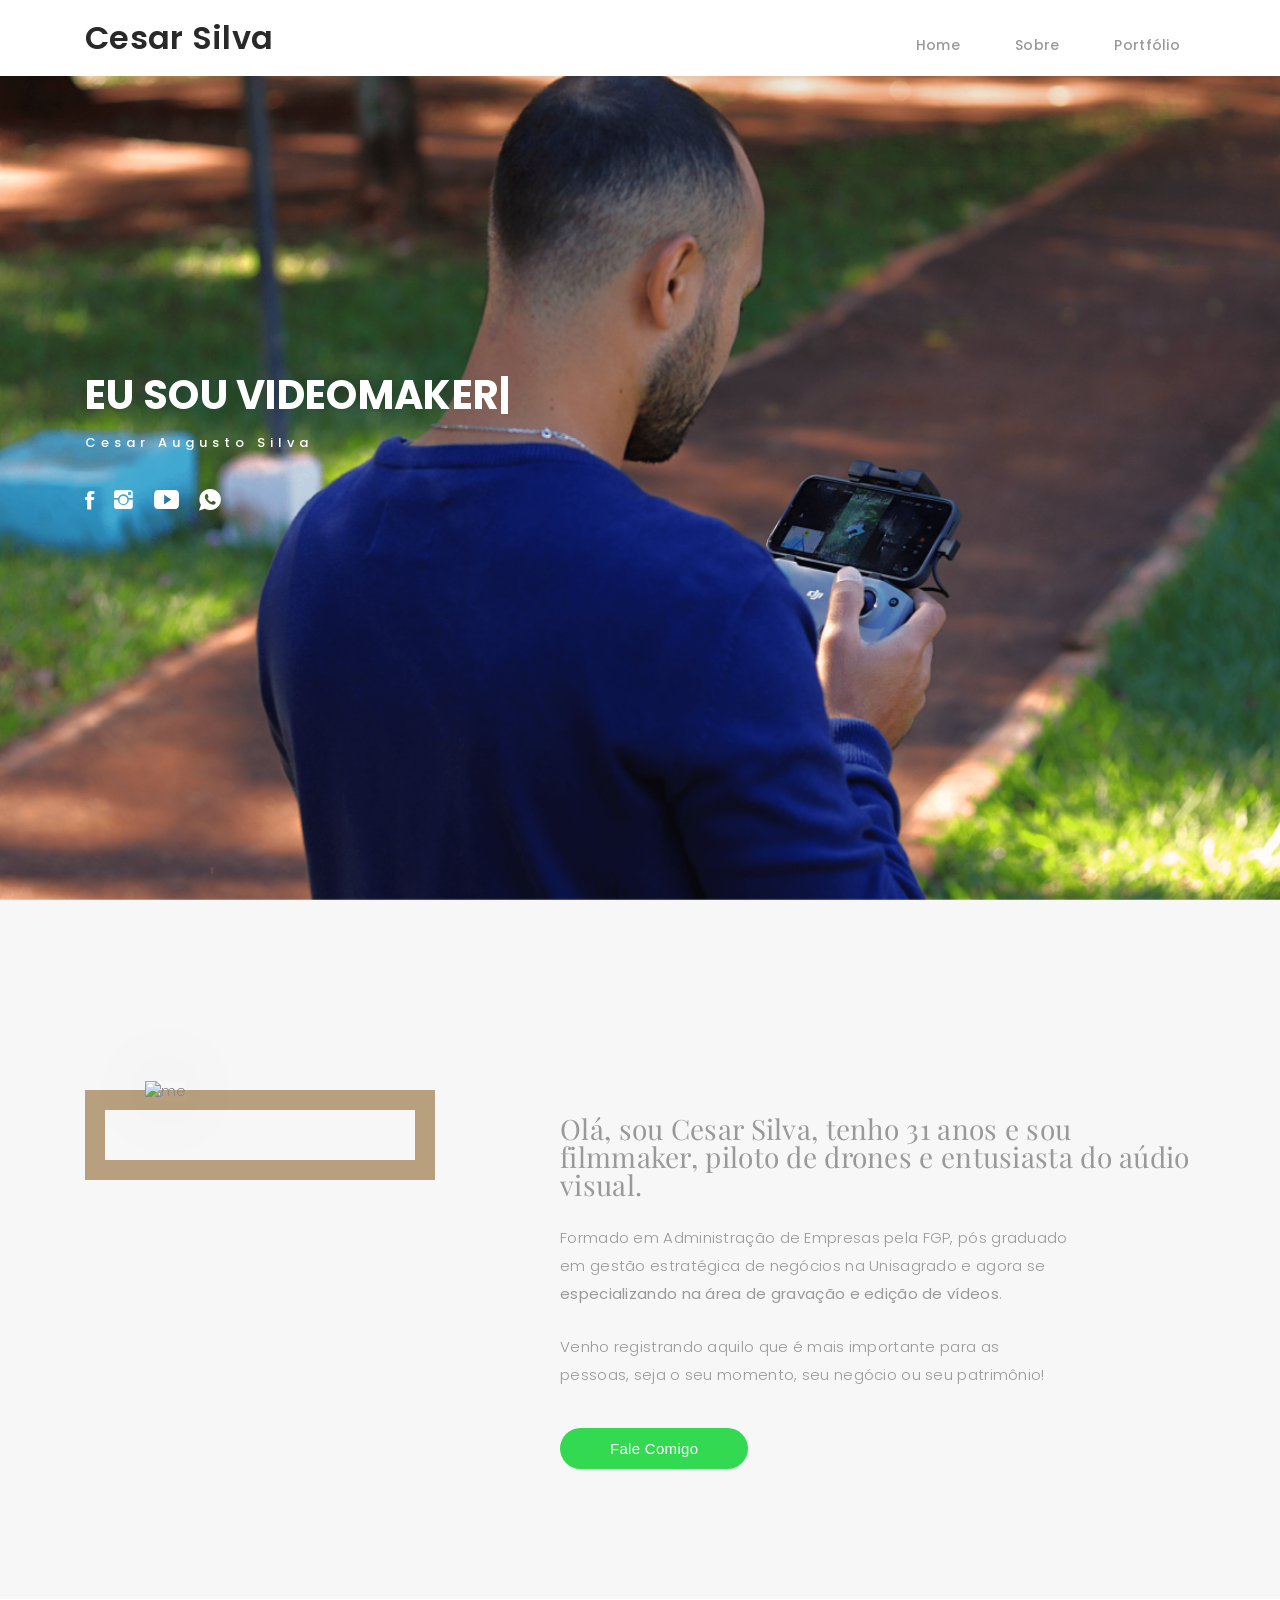
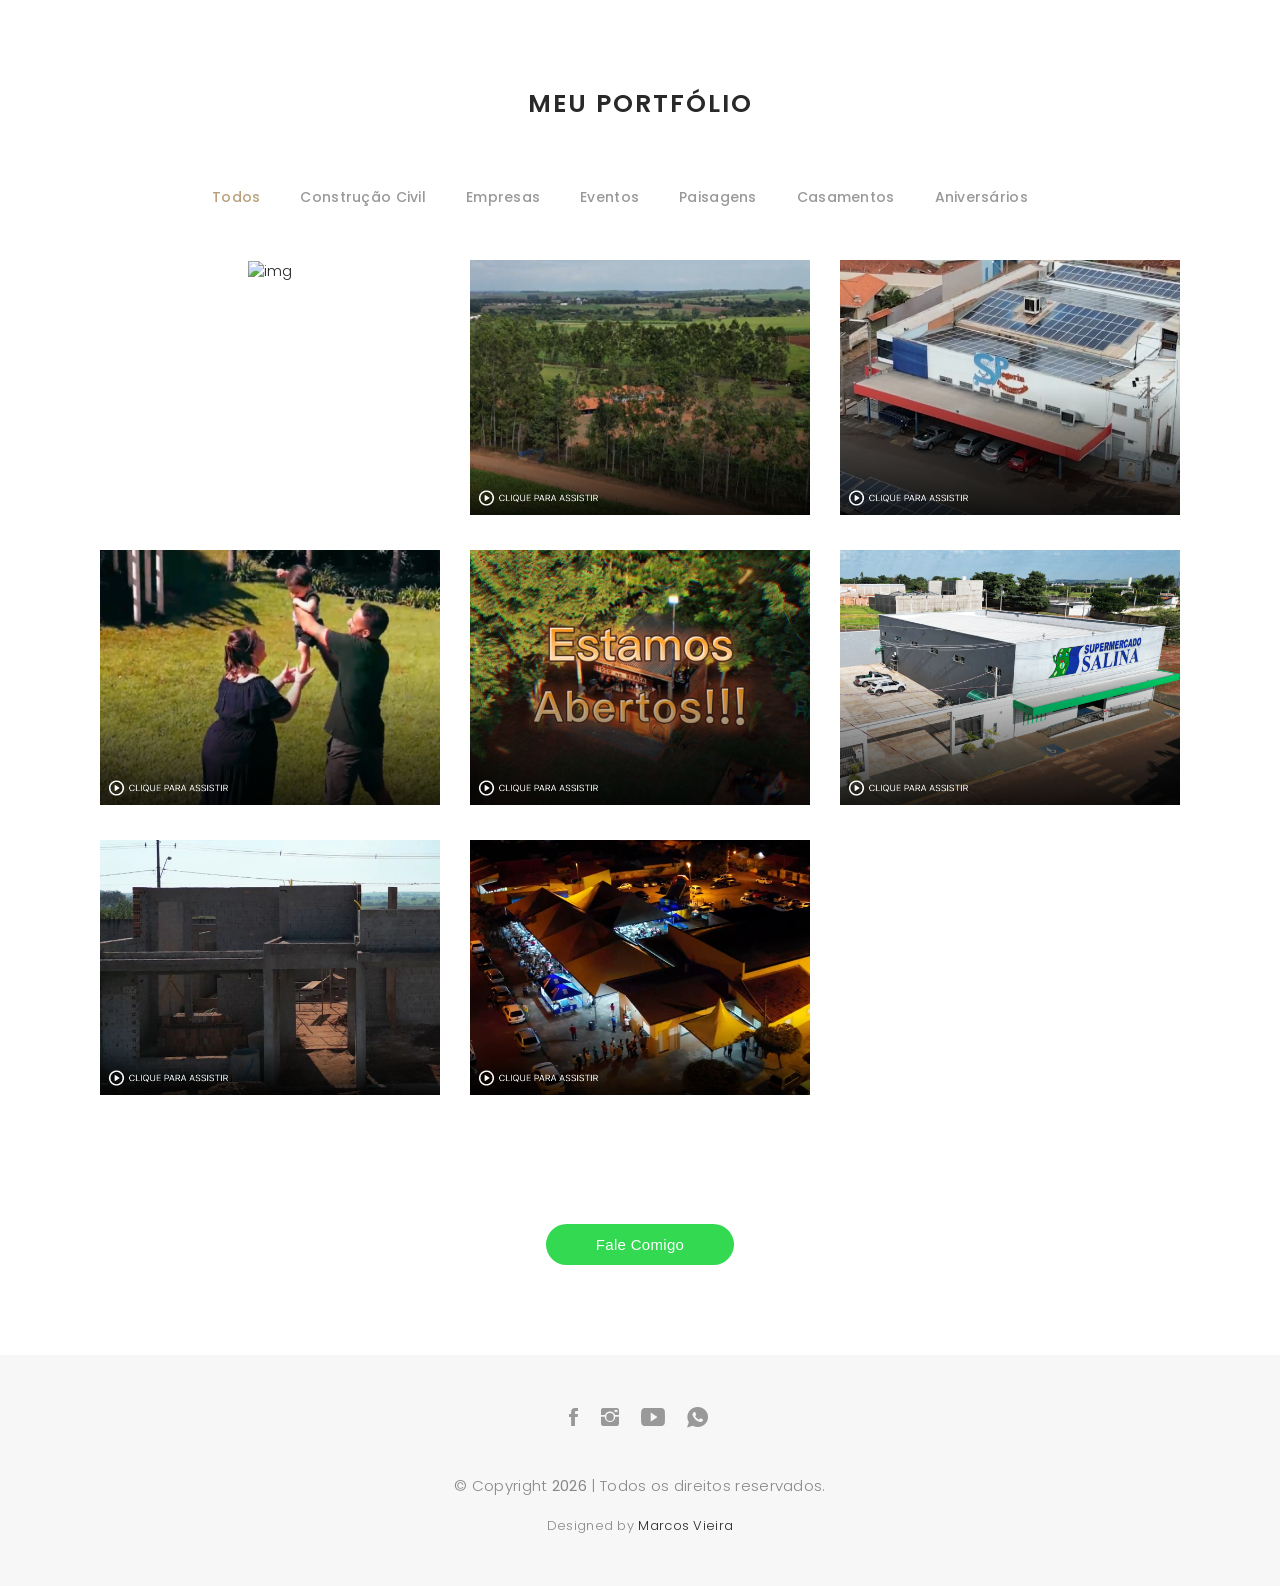
==== commit 6edd3cbf: "Update index.html" ====
--- a/index.html
+++ b/index.html
@@ -203,7 +203,7 @@
           <div class="portfolio-container">
 
             <div class="col-lg-4 col-md-6 portfolio-thumbnail all branding uikits aniversario">
-              <a href="https://youtube.com/shorts/GfWjGu8fh88?si=DNXOwx63e8UB-jTr" target="_blank">
+              <a href="https://www.youtube.com/watch?v=GfWjGu8fh88&list=PLI7-cYh5uDck-SctKYiQegGOckhsQZMhm" target="_blank">
                 <img src="images/portfolio/aniversario1.png" alt="img">
               </a>
             </div>
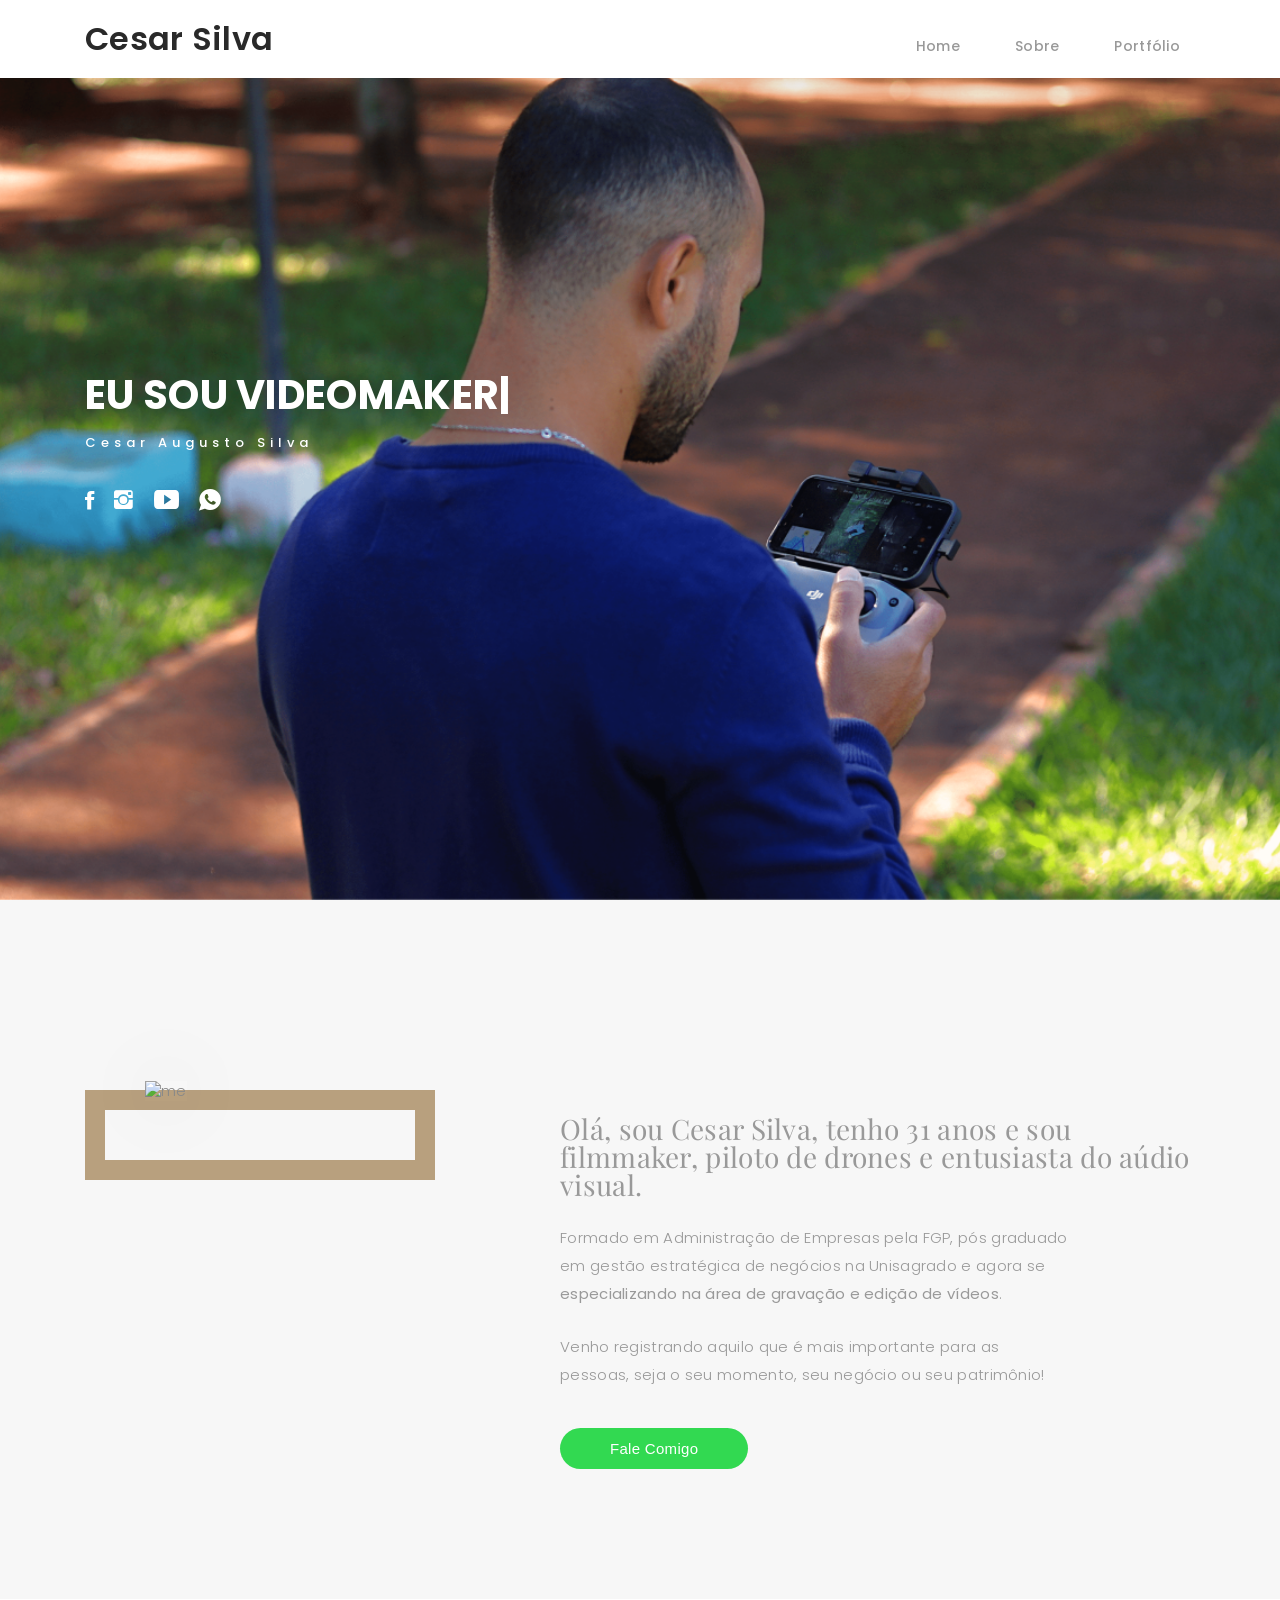
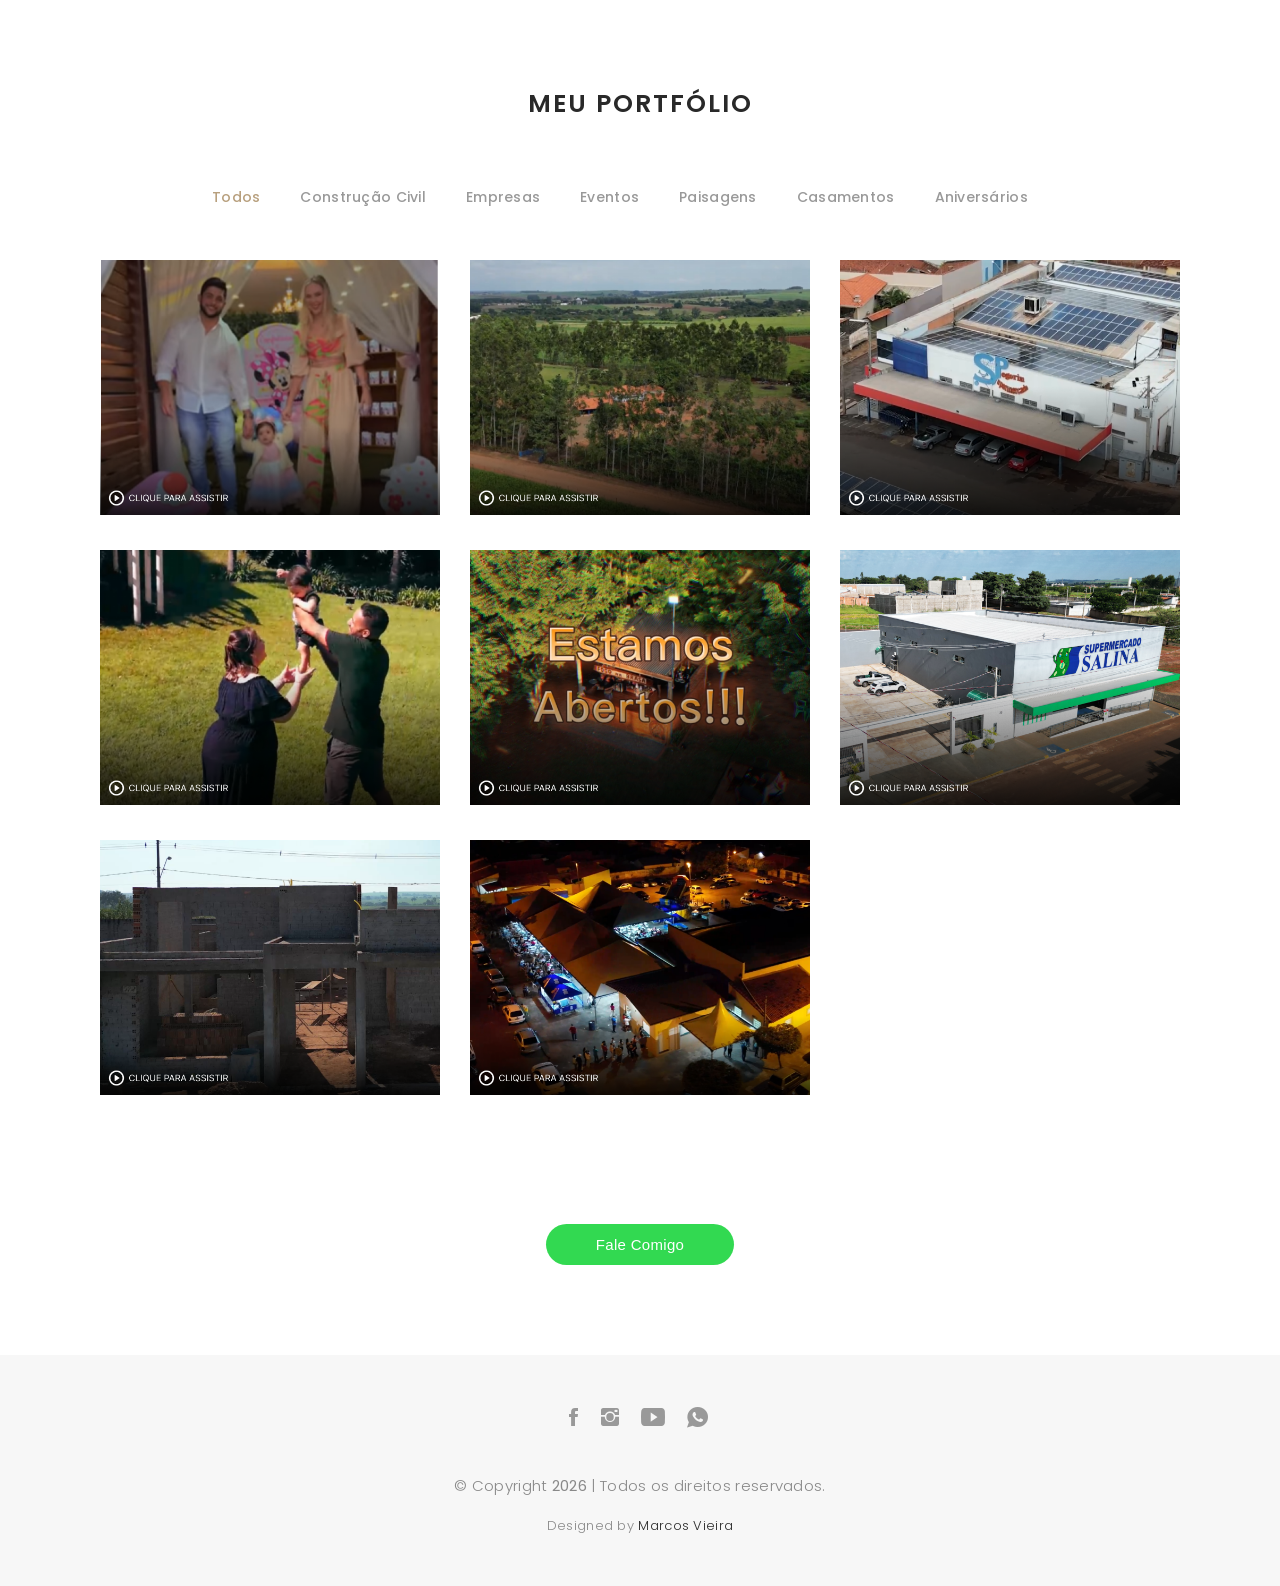
==== commit b39b7aa6: "Update index.html" ====
--- a/index.html
+++ b/index.html
@@ -407,7 +407,7 @@
 
         <ul class="list-unstyled list-social">
           <li><a href="https://www.facebook.com/cesinha.silva.54" target="_blank"><i class="ion-social-facebook"></i></a></li>
-          <li><a href="https://www.instagram.com/cesinha_06/" target="_blank"><i class="ion-social-instagram"></i></a></li>
+          <li><a href="https://www.instagram.com/cesarsilva.95/" target="_blank"><i class="ion-social-instagram"></i></a></li>
           <li><a href="https://www.youtube.com/@cesarsilva3101" target="_blank"><i class="ion-social-youtube"></i></a></li>
           <li><a href="https://api.whatsapp.com/send?phone=5514981087903&text=Ol%C3%A1%20Cesar,%20gostaria%20de%20saber%20mais%20sobre%20o%20seu%20trabalho" target="_blank"><i class="ion-social-whatsapp"></i></a></li>
         </ul>
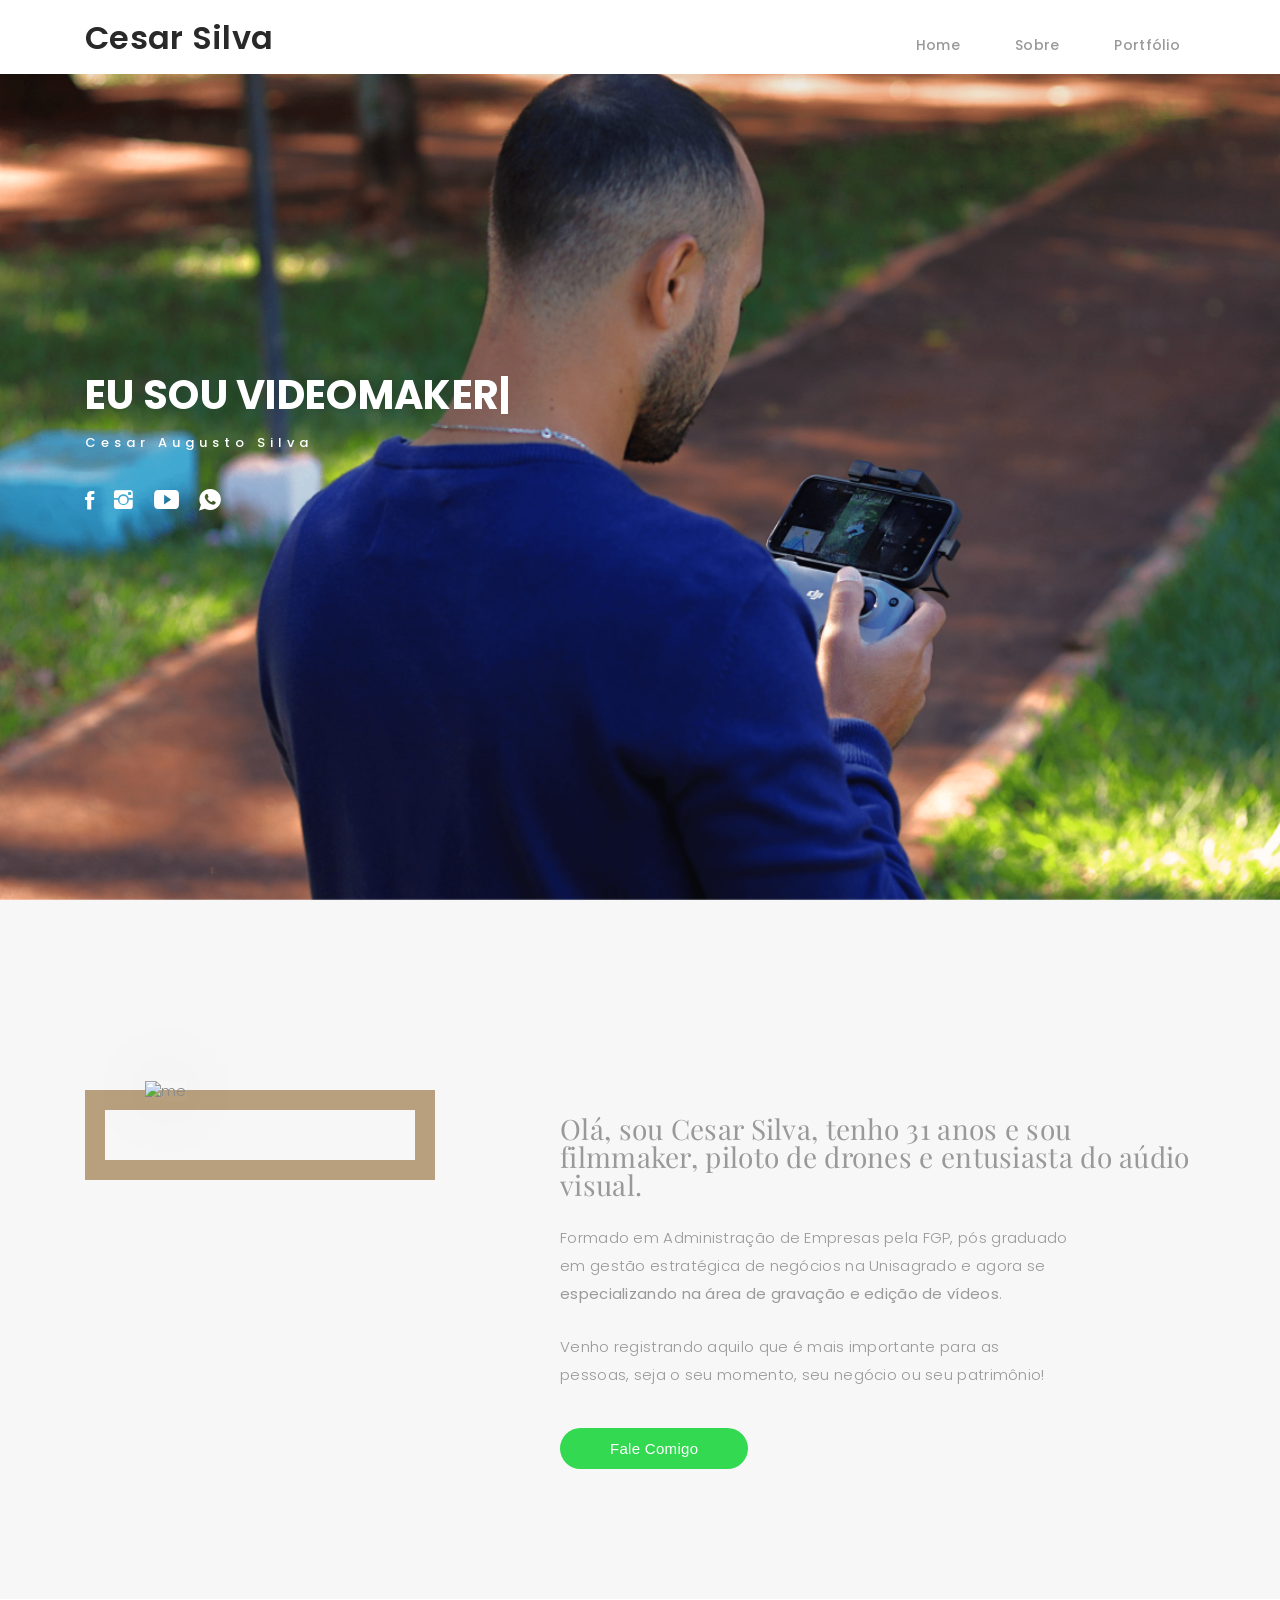
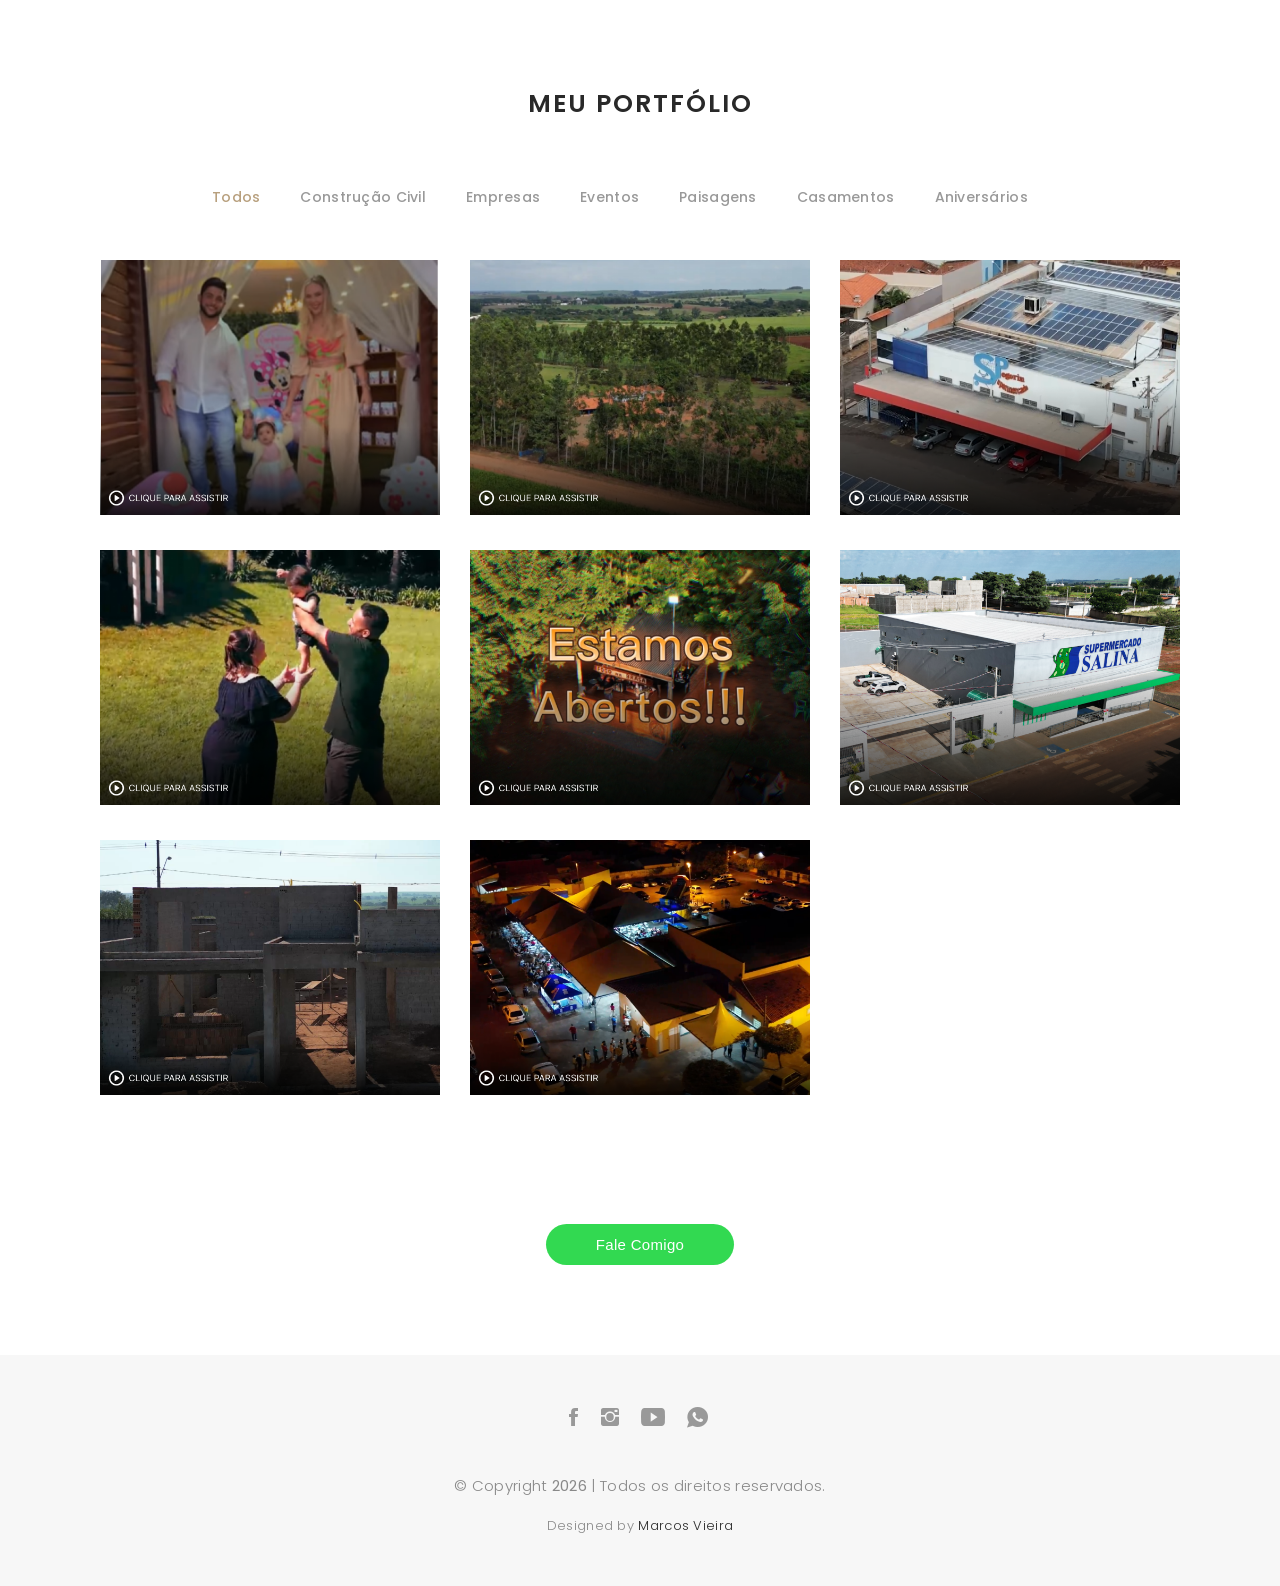
==== commit 9ad5c41a: "Update index.html" ====
--- a/index.html
+++ b/index.html
@@ -80,7 +80,7 @@
 
         <ul class="list-unstyled list-social">
           <li><a href="https://www.facebook.com/cesinha.silva.54" target="_blank"><i class="ion-social-facebook"></i></a></li>
-          <li><a href="https://www.instagram.com/cesinha_06/" target="_blank"><i class="ion-social-instagram"></i></a></li>
+          <li><a href="https://www.instagram.com/cesarsilva.95/" target="_blank"><i class="ion-social-instagram"></i></a></li>
           <li><a href="https://www.youtube.com/@cesarsilva3101" target="_blank"><i class="ion-social-youtube"></i></a></li>
           <li><a href="https://api.whatsapp.com/send?phone=5514981087903&text=Ol%C3%A1%20Cesar,%20gostaria%20de%20saber%20mais%20sobre%20o%20seu%20trabalho" target="_blank"><i class="ion-social-whatsapp"></i></a></li>
         </ul>
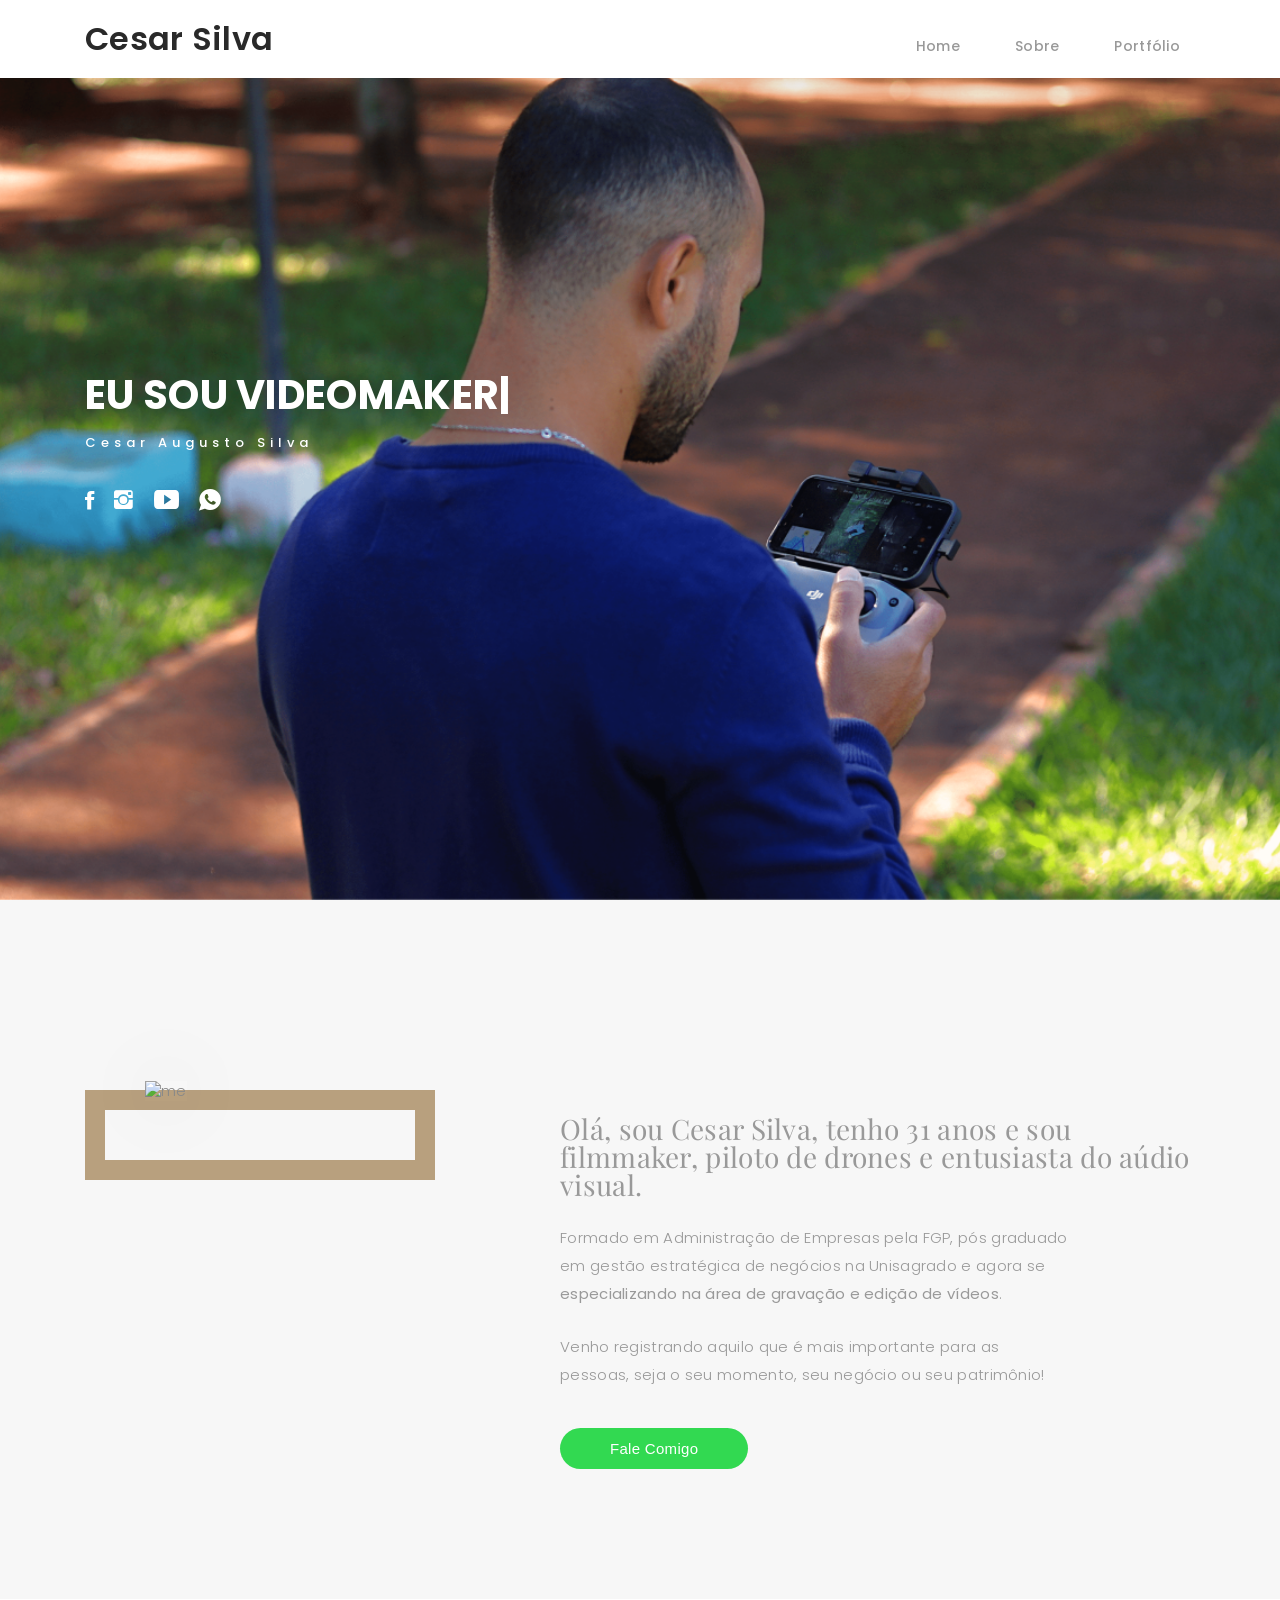
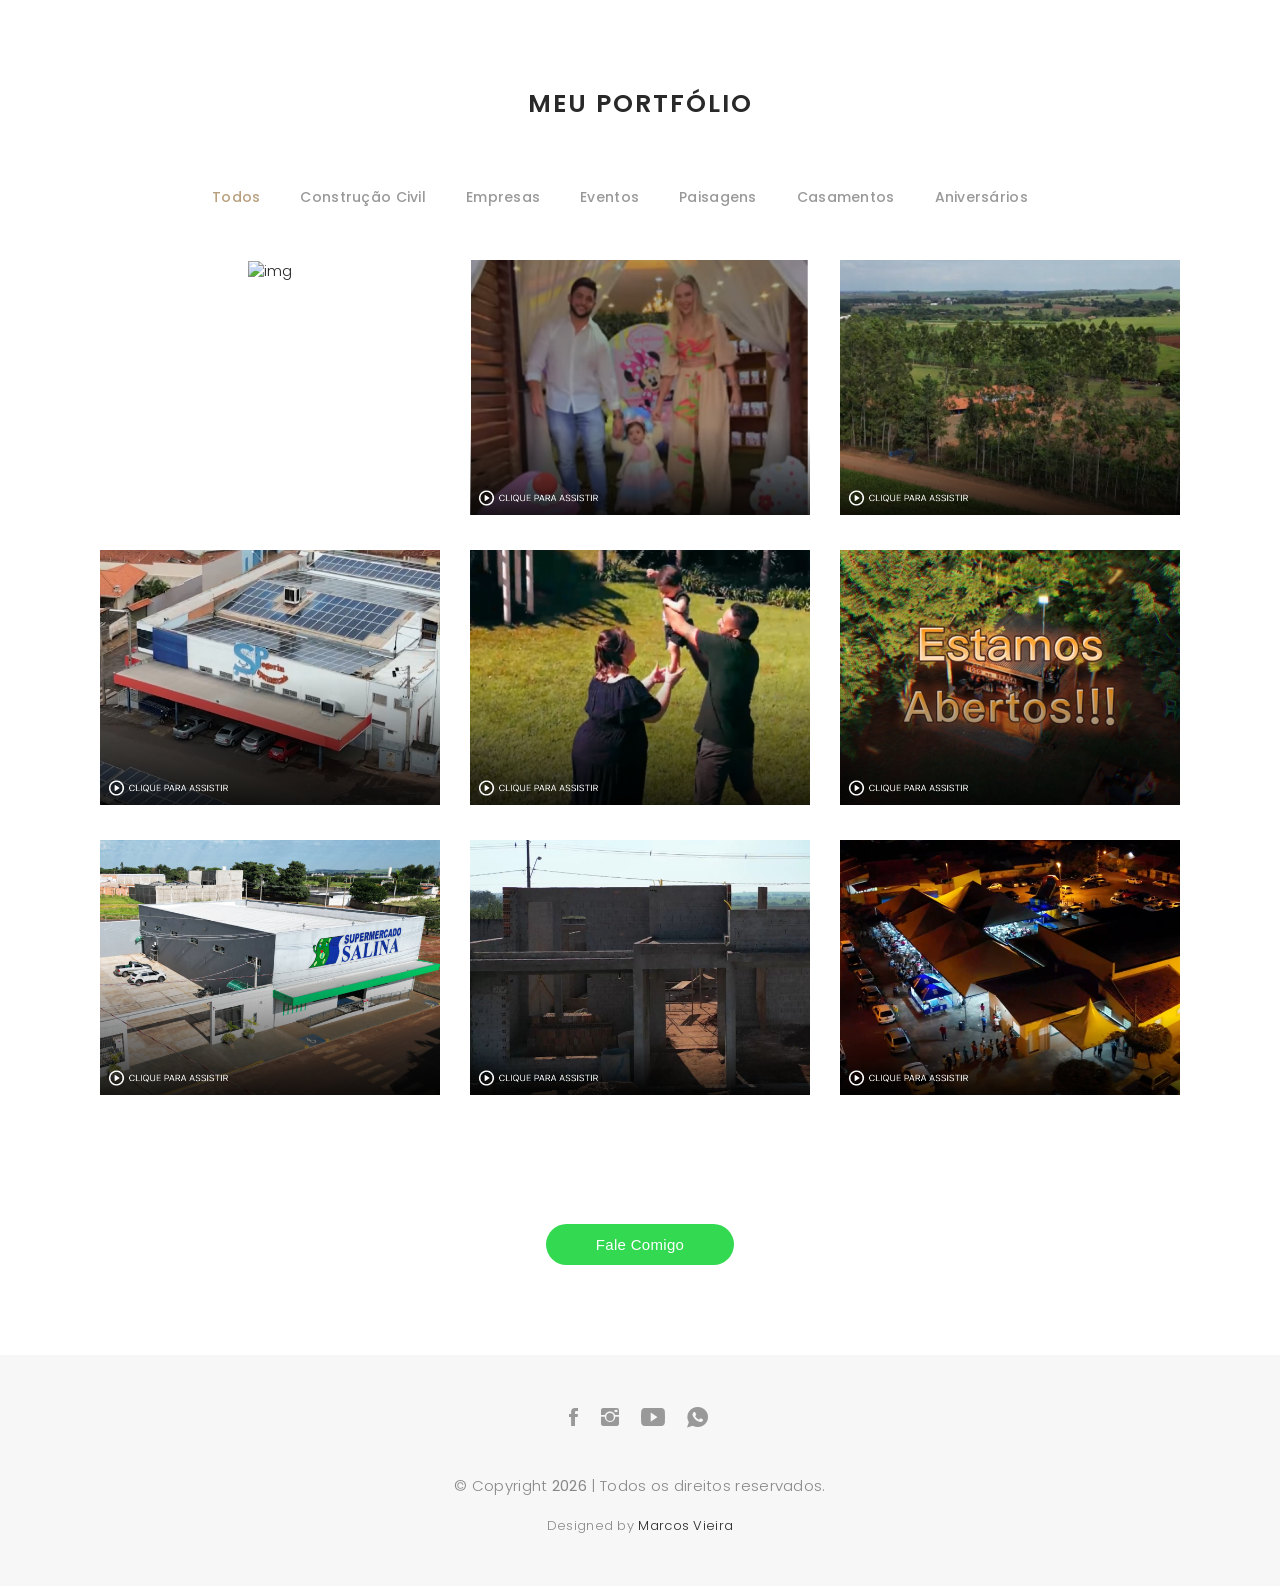
==== commit 57921e5b: "Update index.html" ====
--- a/index.html
+++ b/index.html
@@ -202,6 +202,13 @@
 
           <div class="portfolio-container">
 
+
+            <div class="col-lg-4 col-md-6 portfolio-thumbnail all branding uikits casamentos">
+              <a href="https://www.youtube.com/watch?v=Bxns9C1BEZ8&list=PLI7-cYh5uDcmyboR46awWSra52zYGllmY" target="_blank">
+                <img src="images/portfolio/casamento_laviniafelipe.png" alt="img">
+              </a>
+            </div>
+            
             <div class="col-lg-4 col-md-6 portfolio-thumbnail all branding uikits aniversario">
               <a href="https://www.youtube.com/watch?v=GfWjGu8fh88&list=PLI7-cYh5uDck-SctKYiQegGOckhsQZMhm" target="_blank">
                 <img src="images/portfolio/aniversario1.png" alt="img">
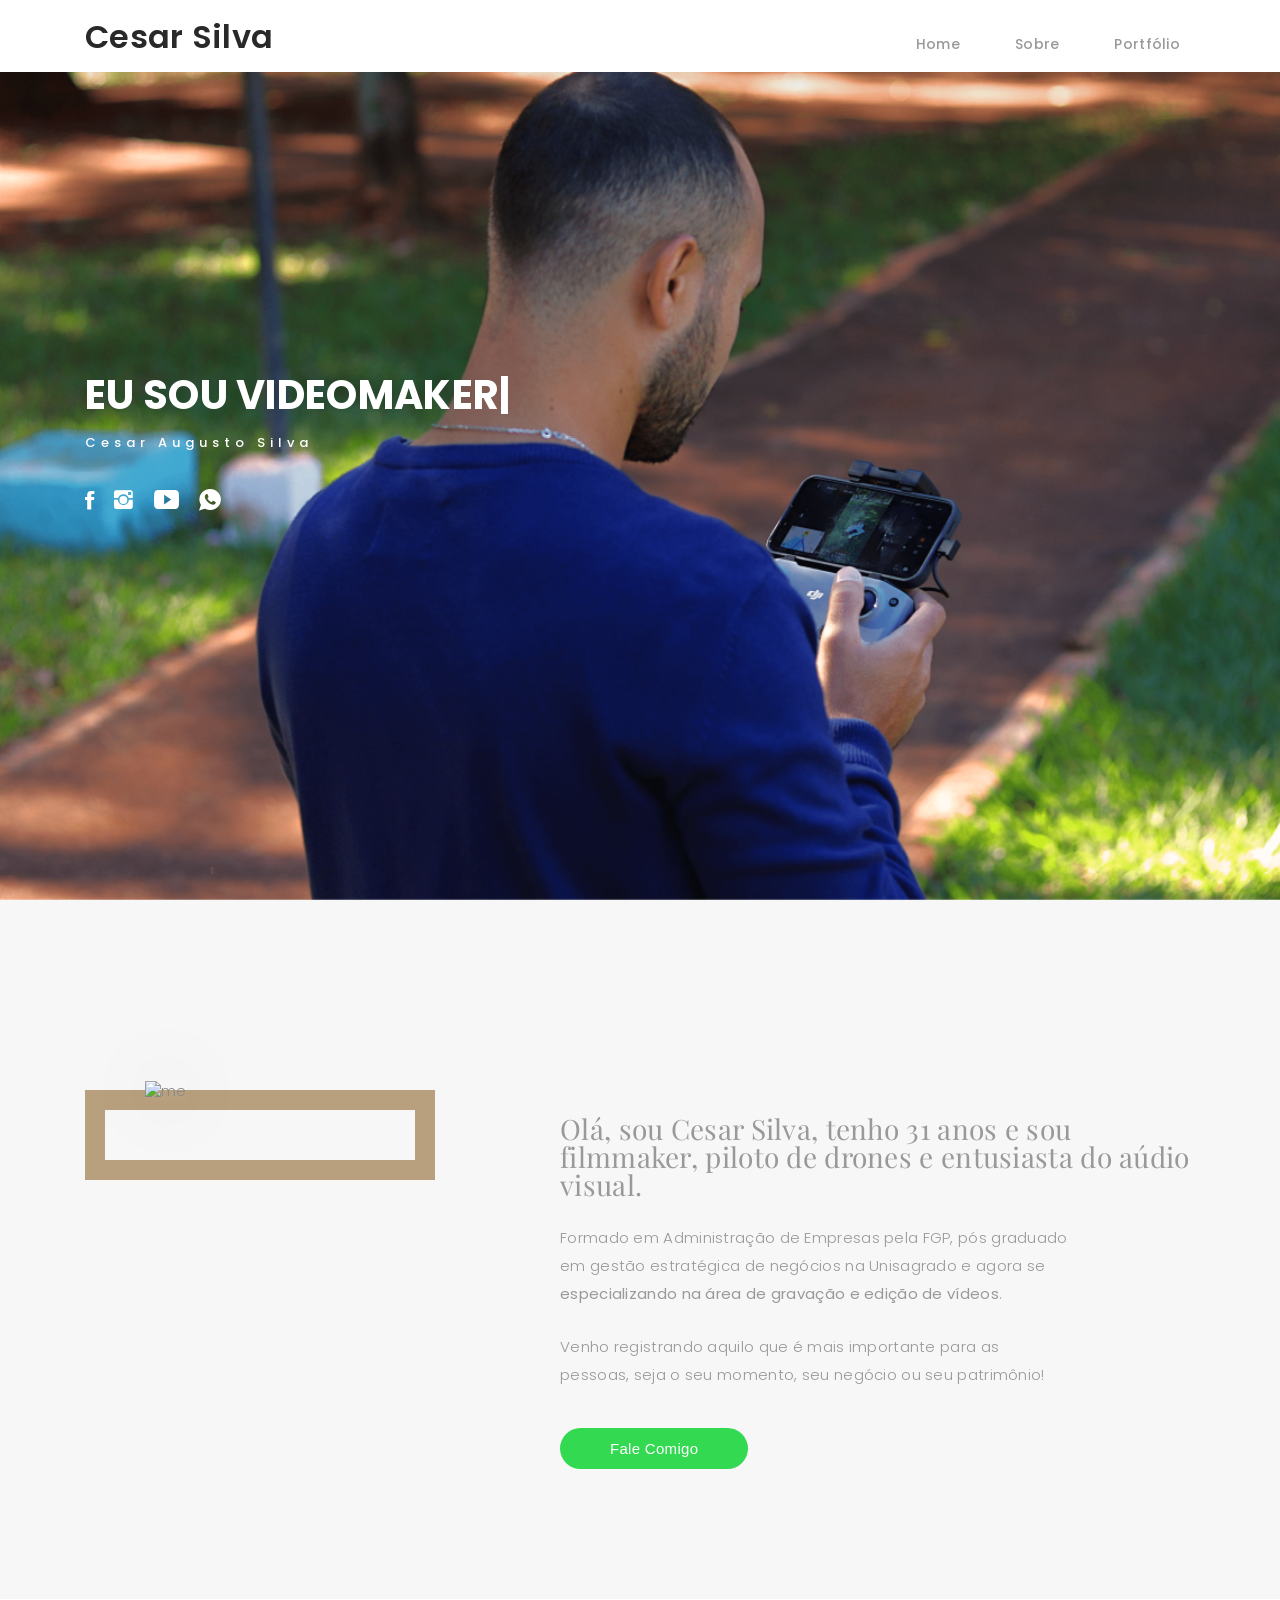
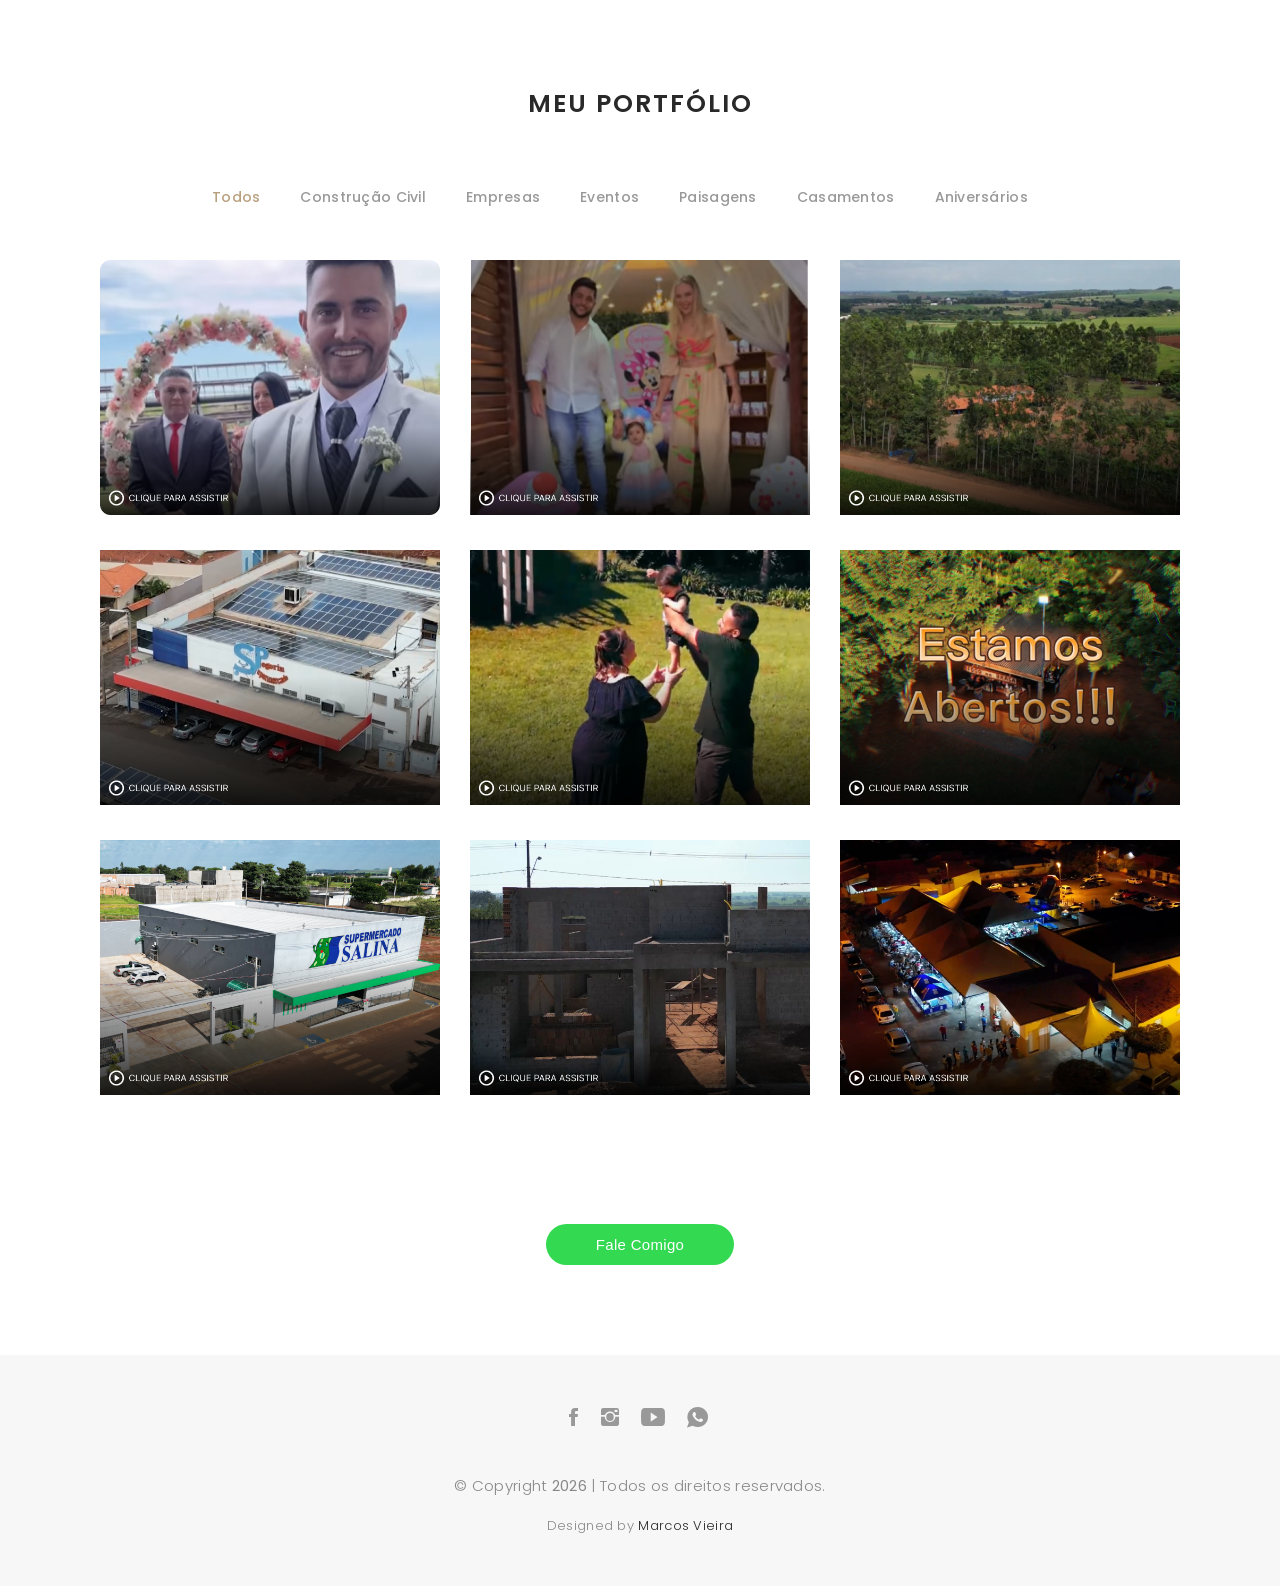
==== commit 9119dac4: "Update index.html" ====
--- a/index.html
+++ b/index.html
@@ -37,6 +37,25 @@
     Author: BootstrapMade.com
     Author URL: https://bootstrapmade.com
   ======================================================= -->
+
+  <!-- Meta Pixel Code -->
+<script>
+!function(f,b,e,v,n,t,s)
+{if(f.fbq)return;n=f.fbq=function(){n.callMethod?
+n.callMethod.apply(n,arguments):n.queue.push(arguments)};
+if(!f._fbq)f._fbq=n;n.push=n;n.loaded=!0;n.version='2.0';
+n.queue=[];t=b.createElement(e);t.async=!0;
+t.src=v;s=b.getElementsByTagName(e)[0];
+s.parentNode.insertBefore(t,s)}(window, document,'script',
+'https://connect.facebook.net/en_US/fbevents.js');
+fbq('init', '336421935588533');
+fbq('track', 'PageView');
+</script>
+<noscript><img height="1" width="1" style="display:none"
+src="https://www.facebook.com/tr?id=336421935588533&ev=PageView&noscript=1"
+/></noscript>
+<!-- End Meta Pixel Code -->
+  
 </head>
 
 <body>
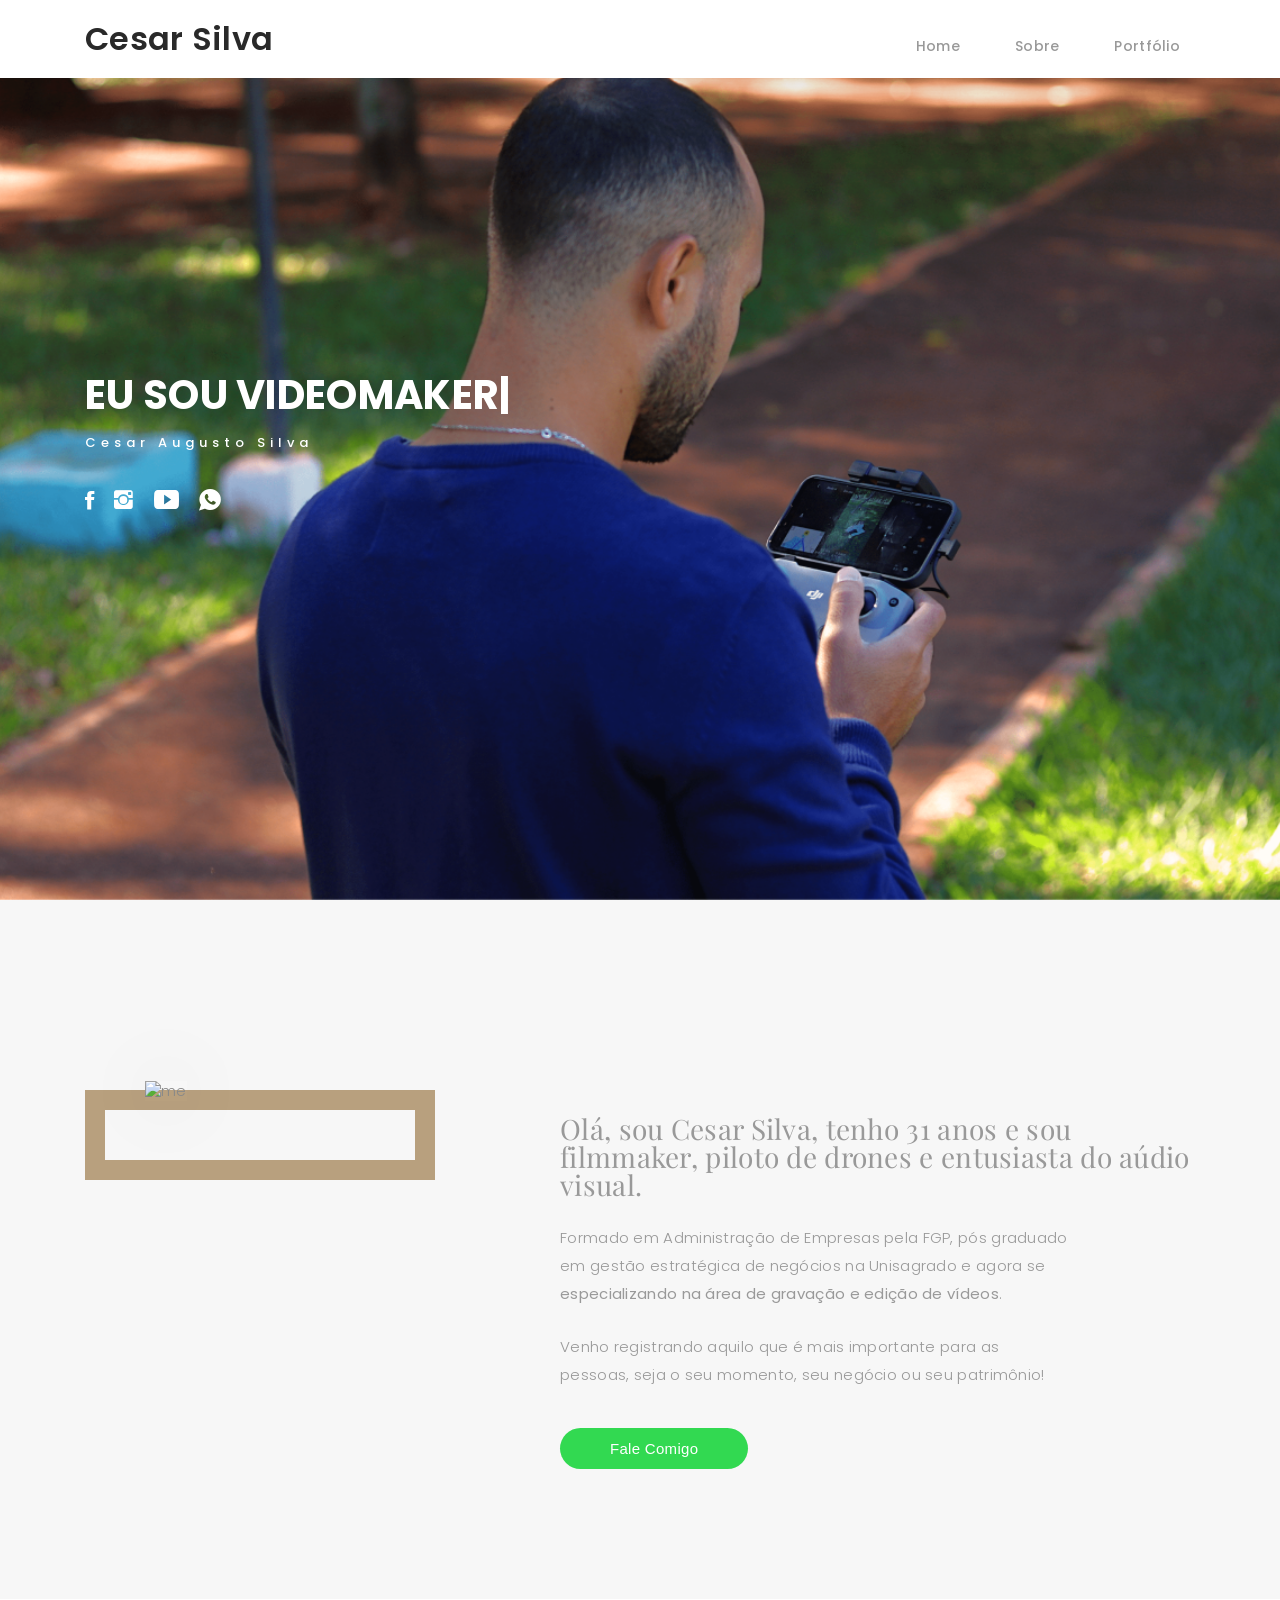
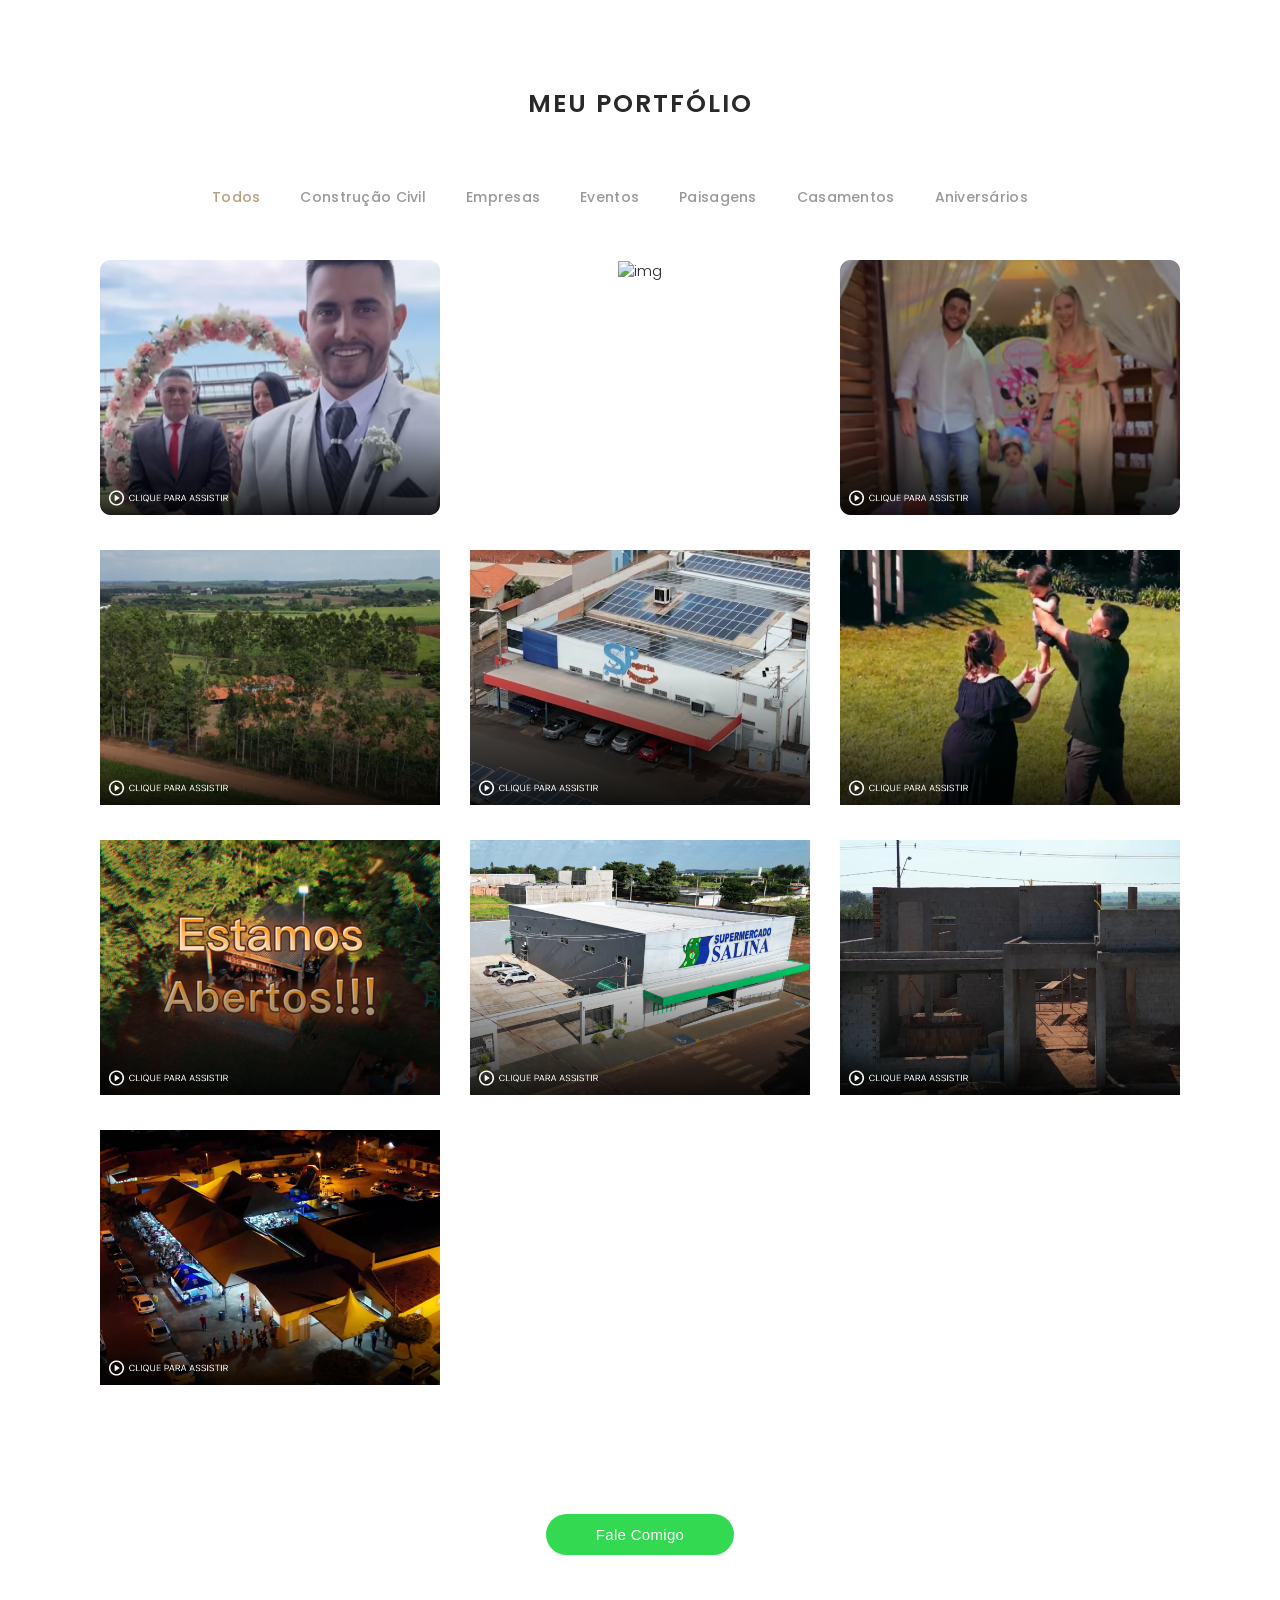
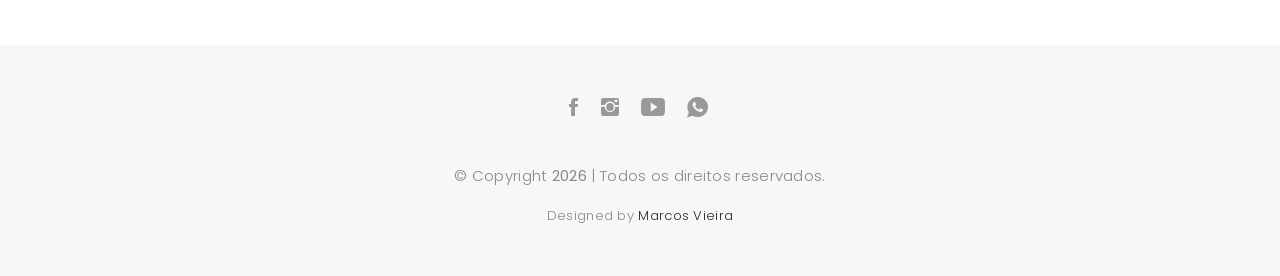
==== commit b4ef516d: "Update index.html" ====
--- a/index.html
+++ b/index.html
@@ -227,6 +227,12 @@
                 <img src="images/portfolio/casamento_laviniafelipe.png" alt="img">
               </a>
             </div>
+
+            <div class="col-lg-4 col-md-6 portfolio-thumbnail all branding uikits casamentos">
+              <a href="https://www.youtube.com/watch?v=0IEU0ygJIFU&list=PLI7-cYh5uDcmyboR46awWSra52zYGllmY&index=2" target="_blank">
+                <img src="images/portfolio/casamento_naramatheus.png" alt="img">
+              </a>
+            </div>
             
             <div class="col-lg-4 col-md-6 portfolio-thumbnail all branding uikits aniversario">
               <a href="https://www.youtube.com/watch?v=GfWjGu8fh88&list=PLI7-cYh5uDck-SctKYiQegGOckhsQZMhm" target="_blank">
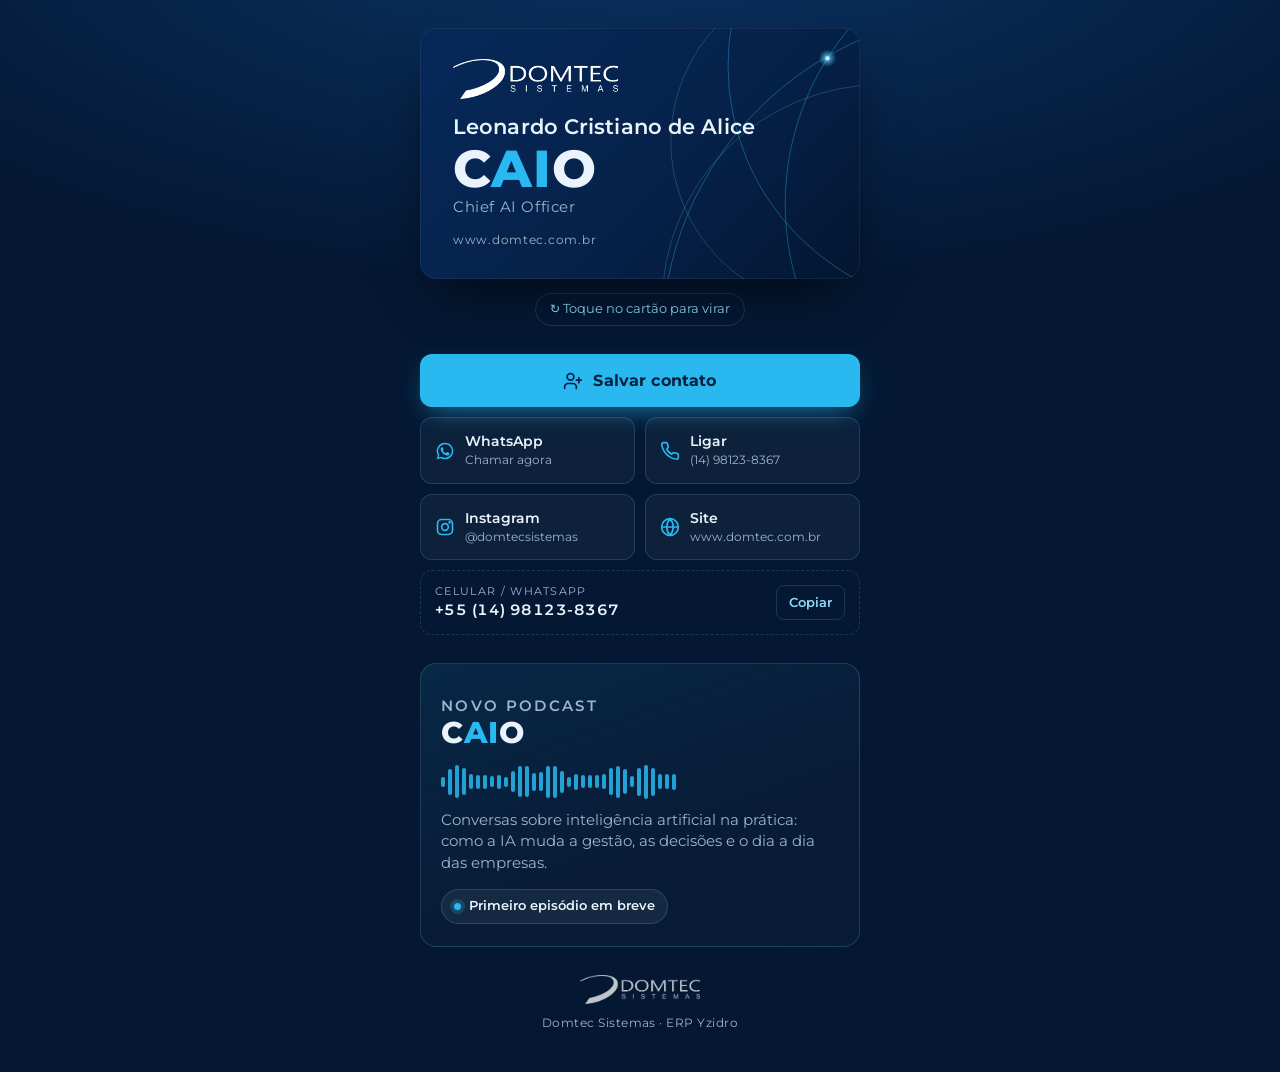
==== commit 3e972505: "Add files via upload" ====
--- a/index.html
+++ b/index.html
@@ -1,489 +1,227 @@
-<!DOCTYPE html>
-<html lang="pt-br">
-
-<head>
-  <!-- meta -->
-  <meta charset="utf-8">
-  <meta content="width=device-width, initial-scale=1.0" name="viewport">
-
-  <title>Cesar Silva - Portfólio</title>
-  <meta content="" name="keywords">
-  <meta content="" name="description">
-
-  <!-- Google Fonts -->
-  <link href="https://fonts.googleapis.com/css?family=Poppins:300,300i,400,400i,500,500i,600,600i,700,700i|Playfair+Display:400,400i,700,700i,900,900i" rel="stylesheet">
-
-  <!-- Bootstrap CSS File -->
-  <link href="lib/bootstrap/css/bootstrap.min.css" rel="stylesheet">
-
-  <!-- Libraries CSS Files -->
-  <link href="lib/ionicons/css/ionicons.min.css" rel="stylesheet">
-  <link href="lib/owlcarousel/assets/owl.carousel.min.css" rel="stylesheet">
-  <link href="lib/magnific-popup/magnific-popup.css" rel="stylesheet">
-  <link href="lib/hover/hover.min.css" rel="stylesheet">
-
-  <!-- Main Stylesheet File -->
-  <link href="css/style.css" rel="stylesheet">
-
-  <!-- Responsive css -->
-  <link href="css/responsive.css" rel="stylesheet">
-
-  <!-- Favicon -->
-  <link rel="shortcut icon" href="images/favicon.png">
-
-  <!-- =======================================================
-    Theme Name: Folio
-    Theme URL: https://bootstrapmade.com/folio-bootstrap-portfolio-template/
-    Author: BootstrapMade.com
-    Author URL: https://bootstrapmade.com
-  ======================================================= -->
-
-  <!-- Meta Pixel Code -->
-<script>
-!function(f,b,e,v,n,t,s)
-{if(f.fbq)return;n=f.fbq=function(){n.callMethod?
-n.callMethod.apply(n,arguments):n.queue.push(arguments)};
-if(!f._fbq)f._fbq=n;n.push=n;n.loaded=!0;n.version='2.0';
-n.queue=[];t=b.createElement(e);t.async=!0;
-t.src=v;s=b.getElementsByTagName(e)[0];
-s.parentNode.insertBefore(t,s)}(window, document,'script',
-'https://connect.facebook.net/en_US/fbevents.js');
-fbq('init', '336421935588533');
-fbq('track', 'PageView');
-</script>
-<noscript><img height="1" width="1" style="display:none"
-src="https://www.facebook.com/tr?id=336421935588533&ev=PageView&noscript=1"
-/></noscript>
-<!-- End Meta Pixel Code -->
-  
-</head>
-
-<body>
-
-  <!-- start section navbar -->
-  <nav id="main-nav">
-    <div class="row">
-      <div class="container">
-
-        <!--<div class="logo">
-          <a href="index.html"><img src="images/logo.png" alt="logo"></a>
-        </div>-->
-
-        <div class="logo">
-          <a href="index.html"><h2>Cesar Silva</h2></a>
-        </div>
-
-        <div class="responsive"><i data-icon="m" class="ion-navicon-round"></i></div>
-
-        <ul class="nav-menu list-unstyled">
-          <li><a href="#header" class="smoothScroll">Home</a></li>
-          <li><a href="#about" class="smoothScroll">Sobre</a></li>
-          <li><a href="#portfolio" class="smoothScroll">Portfólio</a></li>
-          <!--<li><a href="#journal" class="smoothScroll">Blog</a></li>-->
-          <!--<li><a href="#contact" class="smoothScroll">Contato</a></li>-->
-        </ul>
-
-      </div>
-    </div>
-  </nav>
-  <!-- End section navbar -->
-
-
-  <!-- start section header -->
-  <div id="header" class="home">
-
-    <div class="container">
-      <div class="header-content">
-        <h1>Eu sou <span class="typed"></span></h1>
-        <p>Cesar Augusto Silva</p>
-
-        <ul class="list-unstyled list-social">
-          <li><a href="https://www.facebook.com/cesinha.silva.54" target="_blank"><i class="ion-social-facebook"></i></a></li>
-          <li><a href="https://www.instagram.com/cesarsilva.95/" target="_blank"><i class="ion-social-instagram"></i></a></li>
-          <li><a href="https://www.youtube.com/@cesarsilva3101" target="_blank"><i class="ion-social-youtube"></i></a></li>
-          <li><a href="https://api.whatsapp.com/send?phone=5514981087903&text=Ol%C3%A1%20Cesar,%20gostaria%20de%20saber%20mais%20sobre%20o%20seu%20trabalho" target="_blank"><i class="ion-social-whatsapp"></i></a></li>
-        </ul>
-      </div>
-    </div>
-  </div>
-  <!-- End section header -->
-
-
-  <!-- start section about us -->
-  <div id="about" class="paddsection">
-    <div class="container">
-      <div class="row justify-content-between">
-
-        <div class="col-lg-4 ">
-          <div class="div-img-bg">
-            <div class="about-img">
-              <img src="images/me.jpg" class="img-responsive" alt="me">
-            </div>
-          </div>
-        </div>
-
-        <div class="col-lg-7">
-          <div class="about-descr">
-
-            <p class="p-heading">Olá, sou Cesar Silva, tenho <script>
-                var idade;
-                vDay = new Date();
-                anoatual = vDay.getFullYear();
-                idade = anoatual - 1995;
-                document.write(idade);
-              </script> anos e sou filmmaker, piloto de drones e entusiasta do aúdio visual.</p>
-            <p class="separator">Formado em Administração de Empresas pela FGP, pós graduado em gestão estratégica de negócios na Unisagrado e agora se <b>especializando na área de gravação e edição de vídeos</b>.</p>
-            <p class="separator">Venho registrando aquilo que é mais importante para as pessoas, seja o seu momento, seu negócio ou seu patrimônio!</p>
-
-          </div>
-
-          <a href="https://api.whatsapp.com/send?phone=5514981087903&text=Ol%C3%A1%20Cesar,%20gostaria%20de%20saber%20mais%20sobre%20o%20seu%20trabalho" class="btncesar">Fale Comigo</a>
-
-        </div>
-      </div>
-    </div>
-  </div>
-  <!-- end section about us -->
-
-
-  <!-- start section services
-  <div id="services">
-    <div class="container">
-
-        <div class="services-carousel owl-theme">
-
-          <div class="services-block">
-
-            <i class="ion-ios-lightbulb-outline"></i>
-            <span>Eventos</span>
-            <p class="separator">To an English person, it will seem like simplified English,told me what </p>
-
-          </div>
-
-          <div class="services-block">
-
-            <i class="ion-ios-color-wand-outline"></i>
-            <span>Construção Civil</span>
-            <p class="separator">To an English person, it will seem like simplified English,told me what </p>
-
-          </div>
-
-          <div class="services-block">
-
-            <i class="ion-ios-analytics-outline"></i>
-            <span>Casamentos</span>
-            <p class="separator">To an English person, it will seem like simplified English,told me what </p>
-
-          </div>
-
-          <div class="services-block">
-
-            <i class="ion-ios-camera-outline"></i>
-            <span>Empresas</span>
-            <p class="separator">To an English person, it will seem like simplified English,told me what </p>
-
-          </div>
-
-        </div>
-
-    </div>
-
-  </div>
-  end section services -->
-
-
-  <!-- start section portfolio -->
-  <div id="portfolio" class="text-center paddsection">
-
-    <div class="container">
-      <div class="section-title text-center">
-        <h2>Meu Portfólio</h2>
-      </div>
-    </div>
-
-    <div class="container">
-      <div class="row">
-        <div class="col-md-12">
-
-          <div class="portfolio-list">
-
-            <ul class="nav list-unstyled" id="portfolio-flters">
-              <li class="filter filter-active" data-filter=".all">Todos</li>
-              <li class="filter" data-filter=".construcoes">Construção Civil</li>
-              <li class="filter" data-filter=".empresas">Empresas</li>
-              <li class="filter" data-filter=".eventos">Eventos</li>
-              <li class="filter" data-filter=".paisagem">Paisagens</li>
-              <li class="filter" data-filter=".casamentos">Casamentos</li>
-              <li class="filter" data-filter=".aniversario">Aniversários</li>
-            </ul>
-
-          </div>
-
-          <div class="portfolio-container">
-
-
-            <div class="col-lg-4 col-md-6 portfolio-thumbnail all branding uikits casamentos">
-              <a href="https://www.youtube.com/watch?v=Bxns9C1BEZ8&list=PLI7-cYh5uDcmyboR46awWSra52zYGllmY" target="_blank">
-                <img src="images/portfolio/casamento_laviniafelipe.png" alt="img">
-              </a>
-            </div>
-
-            <div class="col-lg-4 col-md-6 portfolio-thumbnail all branding uikits casamentos">
-              <a href="https://www.youtube.com/watch?v=0IEU0ygJIFU&list=PLI7-cYh5uDcmyboR46awWSra52zYGllmY&index=2" target="_blank">
-                <img src="images/portfolio/casamento_naramatheus.png" alt="img">
-              </a>
-            </div>
-            
-            <div class="col-lg-4 col-md-6 portfolio-thumbnail all branding uikits aniversario">
-              <a href="https://www.youtube.com/watch?v=GfWjGu8fh88&list=PLI7-cYh5uDck-SctKYiQegGOckhsQZMhm" target="_blank">
-                <img src="images/portfolio/aniversario1.png" alt="img">
-              </a>
-            </div>
-
-            <div class="col-lg-4 col-md-6 portfolio-thumbnail all branding uikits paisagem">
-              <a href="https://www.youtube.com/watch?v=7CwPvDoxLZY&list=PLI7-cYh5uDcn1XF_mbXujWv4I_06v42Lu&index=6" target="_blank">
-                <img src="images/portfolio/paisagem1.png" alt="img">
-              </a>
-            </div>
-
-            <div class="col-lg-4 col-md-6 portfolio-thumbnail all mockups uikits empresas">
-              <a href="https://www.youtube.com/watch?v=I4pffIJjO3c&list=PLI7-cYh5uDcn1XF_mbXujWv4I_06v42Lu&index=4" target="_blank">
-                <img src="images/portfolio/pegorim.png"  alt="img">
-              </a>
-            </div>
-
-            <div class="col-lg-4 col-md-6 portfolio-thumbnail all branding webdesig eventos">
-              <a href="https://www.youtube.com/watch?v=x0uYWyt32h8&list=PLI7-cYh5uDcn1XF_mbXujWv4I_06v42Lu&index=5" target="_blank">
-                <img src="images/portfolio/bruno.png" alt="img">
-              </a>
-            </div>
-
-            <div class="col-lg-4 col-md-6 portfolio-thumbnail all mockups webdesign empresas">
-              <a href="https://www.youtube.com/watch?v=aLK3bTBbSPU&list=PLI7-cYh5uDcn1XF_mbXujWv4I_06v42Lu&index=7" target="_blank">
-                <img src="images/portfolio/fogo.png" alt="img">
-              </a>
-            </div>
-
-            <div class="col-lg-4 col-md-6 portfolio-thumbnail all branding uikits empresas">
-              <a href="https://www.youtube.com/watch?v=irg5rcSKetE&list=PLI7-cYh5uDcn1XF_mbXujWv4I_06v42Lu&index=1" target="_blank">
-                <img src="images/portfolio/salina.png" alt="img">
-              </a>
-            </div>
-
-            <div class="col-lg-4 col-md-6 portfolio-thumbnail all mockups uikits construcoes">
-              <a href="https://www.youtube.com/watch?v=OMwAlJ5iHBM&list=PLI7-cYh5uDcn1XF_mbXujWv4I_06v42Lu&index=2" target="_blank">
-                <img src="images/portfolio/casa_luan.png" alt="img">
-              </a>
-            </div>
-
-            <div class="col-lg-4 col-md-6 portfolio-thumbnail all mockups uikits eventos">
-              <a href="https://www.youtube.com/watch?v=zAnxmwKmx50&list=PLI7-cYh5uDcn1XF_mbXujWv4I_06v42Lu&index=3" target="_blank">
-                <img src="images/portfolio/stlz.png" alt="img">
-              </a>
-            </div>
-
-          </div>
-
-            <a href="https://api.whatsapp.com/send?phone=5514981087903&text=Ol%C3%A1%20Cesar,%20gostaria%20de%20saber%20mais%20sobre%20o%20seu%20trabalho" class="btncesar">Fale Comigo</a>
-
-        </div>
-      </div>
-    </div>
-
-  </div>
-  <!-- End section portfolio -->
-
-
-  <!-- start section journal
-  <div id="journal" class="text-left paddsection">
-
-    <div class="container">
-      <div class="section-title text-center">
-        <h2>journal</h2>
-      </div>
-    </div>
-
-    <div class="container">
-      <div class="journal-block">
-        <div class="row">
-
-          <div class="col-lg-4 col-md-6">
-            <div class="journal-info">
-
-              <a href="blog-single.html"><img src="images/blog-post-1.jpg" class="img-responsive" alt="img"></a>
-
-              <div class="journal-txt">
-
-                <h4><a href="blog-single.html">SO LETS MAKE THE MOST IS BEAUTIFUL</a></h4>
-                <p class="separator">To an English person, it will seem like simplified English
-                </p>
-
-              </div>
-
-            </div>
-          </div>
-
-          <div class="col-lg-4 col-md-6">
-            <div class="journal-info">
-
-              <a href="blog-single.html"><img src="images/blog-post-2.jpg" class="img-responsive" alt="img"></a>
-
-              <div class="journal-txt">
-
-                <h4><a href="#blog-single.html">WE'RE GONA MAKE DREAMS COMES</a></h4>
-                <p class="separator">To an English person, it will seem like simplified English
-                </p>
-
-              </div>
-
-            </div>
-          </div>
-
-          <div class="col-lg-4 col-md-6">
-            <div class="journal-info">
-
-              <a href="blog-single.html"><img src="images/blog-post-3.jpg" class="img-responsive" alt="img"></a>
-
-              <div class="journal-txt">
-
-                <h4><a href="blog-single.html">NEW LIFE CIVILIZATIONS TO BOLDLY</a></h4>
-                <p class="separator">To an English person, it will seem like simplified English
-                </p>
-
-              </div>
-
-            </div>
-          </div>
-
-        </div>
-      </div>
-    </div>
-
-  </div>
-  End section journal -->
-
-
-  <!-- start sectoion contact
-  <div id="contact" class="paddsection">
-    <div class="container">
-      <div class="contact-block1">
-        <div class="row">
-
-          <div class="col-lg-6">
-            <div class="contact-contact">
-
-              <h2 class="mb-30">GET IN TOUCH</h2>
-
-              <ul class="contact-details">
-                <li><span>Bariri, São Paulo</span></li>
-                <li><span>+55 14 98108-7903</span></li>
-                <li><span>example@example.com</span></li>
-              </ul>
-
-            </div>
-          </div>
-
-          <div class="col-lg-6">
-            <form action="" method="post" role="form" class="contactForm">
-              <div class="row">
-
-                <div id="sendmessage">Mensagem enviada com sucesso!</div>
-                <div id="errormessage"></div>
-
-                <div class="col-lg-6">
-                  <div class="form-group contact-block1">
-                    <input type="text" name="name" class="form-control" id="name" placeholder="Nome" data-rule="minlen:4" data-msg="Informe seu nome" />
-                    <div class="validation"></div>
-                  </div>
-                </div>
-
-                <div class="col-lg-6">
-                  <div class="form-group">
-                    <input type="email" class="form-control" name="email" id="email" placeholder="Email" data-rule="email" data-msg="Informe um email válido" />
-                    <div class="validation"></div>
-                  </div>
-                </div>
-
-                <div class="col-lg-12">
-                  <div class="form-group">
-                    <input type="text" class="form-control" name="subject" id="subject" placeholder="Assunto" data-rule="minlen:4" data-msg="Escreva um assunto" />
-                    <div class="validation"></div>
-                  </div>
-                </div>
-
-                <div class="col-lg-12">
-                  <div class="form-group">
-                    <textarea class="form-control" name="message" rows="12" data-rule="required" data-msg="Escreva algo" placeholder="Mensagem"></textarea>
-                    <div class="validation"></div>
-                  </div>
-                </div>
-
-                <div class="col-lg-12">
-                  <input type="submit" class="btn btn-defeault btn-send" value="Enviar">
-                </div>
-
-              </div>
-            </form>
-          </div>
-        </div>
-      </div>
-    </div>
-  </div>
-  start sectoion contact -->
-
-
-  <!-- start section footer -->
-  <div id="footer" class="text-center">
-    <div class="container">
-      <div class="socials-media text-center">
-
-        <ul class="list-unstyled list-social">
-          <li><a href="https://www.facebook.com/cesinha.silva.54" target="_blank"><i class="ion-social-facebook"></i></a></li>
-          <li><a href="https://www.instagram.com/cesarsilva.95/" target="_blank"><i class="ion-social-instagram"></i></a></li>
-          <li><a href="https://www.youtube.com/@cesarsilva3101" target="_blank"><i class="ion-social-youtube"></i></a></li>
-          <li><a href="https://api.whatsapp.com/send?phone=5514981087903&text=Ol%C3%A1%20Cesar,%20gostaria%20de%20saber%20mais%20sobre%20o%20seu%20trabalho" target="_blank"><i class="ion-social-whatsapp"></i></a></li>
-        </ul>
-
-      </div><br>
-
-      <div class="copyright">
-        &copy; Copyright <strong>
-          <script>
-                var idade;
-                vDay = new Date();
-                anoatual = vDay.getFullYear();
-                idade = anoatual;
-                document.write(idade);
-              </script>
-        </strong> | Todos os direitos reservados.
-      </div><br>
-      <div class="credits">
-        <!-- All the links in the footer should remain intact. -->
-        <!-- You can delete the links only if you purchased the pro version. -->
-        <!-- Licensing information: [license-url] -->
-        <!-- Purchase the pro version with working PHP/AJAX contact form: https://bootstrapmade.com/free-html-bootstrap-template-my-resume/ -->
-        Designed by <a href="https://vieiramrcs.github.io/" target="_blank">Marcos Vieira</a>
-      </div>
-
-    </div>
-  </div>
-  <!-- End section footer -->
-
-  <!-- JavaScript Libraries -->
-  <script src="lib/jquery/jquery.min.js"></script>
-  <script src="lib/jquery/jquery-migrate.min.js"></script>
-  <script src="lib/bootstrap/js/bootstrap.bundle.min.js"></script>
-  <script src="lib/typed/typed.js"></script>
-  <script src="lib/owlcarousel/owl.carousel.min.js"></script>
-  <script src="lib/magnific-popup/magnific-popup.min.js"></script>
-  <script src="lib/isotope/isotope.pkgd.min.js"></script>
-
-  <!-- Contact Form JavaScript File -->
-  <script src="contactform/contactform.js"></script>
-
-  <!-- Template Main Javascript File -->
-  <script src="js/main.js"></script>
-
-</body>
-
-</html>
+<!doctype html><html lang="pt-BR"><head><meta charset="utf-8"><meta name="viewport" content="width=device-width,initial-scale=1,viewport-fit=cover"><meta name="theme-color" content="#041833"><meta property="og:title" content="Leonardo Cristiano de Alice · CAIO | Domtec Sistemas"><meta property="og:description" content="Chief AI Officer da Domtec Sistemas e apresentador do podcast CAIO."><style>html,body{margin:0}</style></head><body><title>Leonardo de Alice · CAIO</title>
+<meta name="claude:viewport-fit-sides" content="cover">
+<link rel="preconnect" href="https://fonts.googleapis.com">
+<link rel="stylesheet" href="https://fonts.googleapis.com/css2?family=Montserrat:wght@400;500;600;700;800&family=Newsreader:ital,opsz,wght@0,6..72,400;0,6..72,500;1,6..72,400&display=swap">
+<style>
+/* Layout: one column, phone-first. The card (flip front/back) is the hero, actions below, podcast teaser, footer. */
+:root{
+  --navy-900:#041833; --navy-800:#06224A; --navy:#002F5B; --steel:#5B8DAB;
+  --cyan:#29B8F0; --cyan-soft:#8FDCFA; --ink:#0B2340; --paper:#FBFCFE; --paper-line:#DCE5EF;
+  --fg:#EAF2FB; --muted:#9DB3CB; --line:rgba(143,220,250,.16);
+  --f-display:"Montserrat",system-ui,-apple-system,"Segoe UI",sans-serif;
+  --f-serif:"Newsreader",Georgia,"Times New Roman",serif;
+  color-scheme:dark;
+}
+*{box-sizing:border-box}
+html,body{background:var(--navy-900)}
+body{
+  color:var(--fg); font-family:var(--f-display); font-size:15px; line-height:1.5;
+  background:radial-gradient(120% 70% at 50% -10%, #0B3466 0%, var(--navy-900) 60%) fixed, var(--navy-900);
+  min-height:100%;
+  padding-left:max(16px, env(safe-area-inset-left,0px));
+  padding-right:max(16px, env(safe-area-inset-right,0px));
+  padding-block:28px 40px;
+}
+.wrap{max-width:440px; margin:0 auto; display:flex; flex-direction:column; gap:28px}
+
+/* ---------- Card ---------- */
+.stage{perspective:1400px}
+.card{position:relative; width:100%; aspect-ratio:1.75/1; max-width:100%; transform-style:preserve-3d;
+  transition:transform .8s cubic-bezier(.2,.75,.2,1); cursor:pointer; border:0; padding:0; background:none; display:block; color:inherit; font:inherit; text-align:left}
+.card.flipped{transform:rotateY(180deg)}
+.card:focus-visible{outline:2px solid var(--cyan); outline-offset:6px; border-radius:16px}
+.face{position:absolute; inset:0; border-radius:16px; overflow:hidden; backface-visibility:hidden; -webkit-backface-visibility:hidden;
+  box-shadow:0 24px 50px -18px rgba(0,0,0,.7), 0 0 0 1px rgba(255,255,255,.06) inset}
+.front{background:linear-gradient(135deg,#06285A 0%, var(--navy-800) 55%, #031630 100%)}
+.front canvas{position:absolute; inset:0; width:100%; height:100%}
+.front .content{position:relative; height:100%; display:flex; flex-direction:column; justify-content:space-between; padding:7% 7.5%}
+.front .logo{width:44%; max-width:200px; height:auto; display:block}
+.front .name{font-weight:600; font-size:clamp(15px,4.6vw,21px); letter-spacing:.005em; margin:0 0 2px}
+.caio{font-weight:800; font-size:clamp(34px,11vw,52px); line-height:.95; letter-spacing:.02em; margin:0}
+.caio .ai{color:var(--cyan)}
+.front .role{font-weight:400; font-size:clamp(12px,3.4vw,15px); color:var(--muted); letter-spacing:.04em; margin:2px 0 0}
+.front .url{font-size:clamp(10px,2.8vw,12px); color:var(--muted); letter-spacing:.06em}
+
+.back{transform:rotateY(180deg); background:var(--paper); color:var(--ink); padding:6.5% 7.5%; display:flex; flex-direction:column; gap:.5em;
+  font-size:clamp(10.5px,2.95vw,13.5px)}
+.entry-head{display:flex; align-items:baseline; gap:.6em; flex-wrap:wrap; border-bottom:1px solid var(--paper-line); padding-bottom:.45em}
+.entry-head .word{font-family:var(--f-display); font-weight:800; font-size:2.1em; letter-spacing:.02em; line-height:1}
+.entry-head .word span{color:#1497CF}
+.entry-head .pron{font-family:var(--f-serif); font-size:1.15em; color:#1497CF}
+.entry-head .cls{font-family:var(--f-serif); font-style:italic; color:#5A6E85}
+.back ol{margin:0; padding-left:1.3em; display:flex; flex-direction:column; gap:.35em; font-family:var(--f-serif); font-size:1.12em; line-height:1.32}
+.back ol li::marker{font-family:var(--f-display); font-weight:700; color:#1497CF; font-size:.85em}
+.back b{font-family:var(--f-display); font-weight:700; font-size:.88em}
+.back i{color:#5A6E85}
+.back .ex{margin-top:auto; font-family:var(--f-display); font-weight:700; font-size:.95em; color:var(--navy)}
+
+.flip-hint{display:flex; justify-content:center; align-items:center; gap:8px; margin-top:14px; color:var(--muted); font-size:12.5px; letter-spacing:.05em}
+.flip-hint button{font:inherit; color:var(--cyan-soft); background:none; border:1px solid var(--line); border-radius:999px; padding:6px 14px; cursor:pointer}
+.flip-hint button:hover{border-color:var(--cyan)}
+.flip-hint button:focus-visible{outline:2px solid var(--cyan); outline-offset:2px}
+
+/* ---------- Actions ---------- */
+.primary{display:flex; align-items:center; justify-content:center; gap:10px; width:100%; padding:15px 18px; border-radius:12px;
+  background:var(--cyan); color:#03203F; font-weight:700; font-size:15.5px; text-decoration:none; letter-spacing:.01em;
+  box-shadow:0 10px 28px -10px rgba(41,184,240,.7)}
+.primary:hover{background:var(--cyan-soft)}
+.primary:focus-visible{outline:2px solid #fff; outline-offset:3px}
+.actions{display:grid; grid-template-columns:repeat(2,minmax(0,1fr)); gap:10px; margin-top:10px}
+.act{display:flex; align-items:center; gap:10px; padding:13px 14px; border-radius:12px; background:rgba(255,255,255,.04); border:1px solid var(--line);
+  color:var(--fg); text-decoration:none; font-weight:600; font-size:14px; min-width:0}
+.act:hover{border-color:rgba(41,184,240,.6); background:rgba(41,184,240,.08)}
+.act:focus-visible{outline:2px solid var(--cyan); outline-offset:2px}
+.act svg{flex:none; width:20px; height:20px; color:var(--cyan)}
+.act small{display:block; font-weight:400; font-size:11.5px; color:var(--muted); overflow:hidden; text-overflow:ellipsis; white-space:nowrap}
+.act span{min-width:0}
+
+.phone{display:flex; align-items:center; justify-content:space-between; gap:12px; margin-top:10px; padding:12px 14px; border-radius:12px; border:1px dashed var(--line)}
+.phone .num{font-weight:600; font-variant-numeric:tabular-nums; letter-spacing:.03em; user-select:all}
+.phone .lbl{font-size:11px; letter-spacing:.12em; text-transform:uppercase; color:var(--muted)}
+.copy{font:inherit; font-size:13px; font-weight:600; color:var(--cyan-soft); background:none; border:1px solid var(--line); border-radius:8px; padding:7px 12px; cursor:pointer; white-space:nowrap}
+.copy:hover{border-color:var(--cyan)}
+.copy:focus-visible{outline:2px solid var(--cyan); outline-offset:2px}
+
+/* ---------- Podcast ---------- */
+.pod{position:relative; border-radius:16px; padding:22px 20px; overflow:hidden; border:1px solid var(--line);
+  background:linear-gradient(160deg, rgba(41,184,240,.10), rgba(255,255,255,.02) 60%)}
+.eyebrow{font-size:11px; letter-spacing:.16em; text-transform:uppercase; color:var(--cyan-soft); font-weight:600; margin:0 0 6px}
+.pod h2{margin:0; font-weight:800; font-size:30px; letter-spacing:.02em; line-height:1}
+.pod h2 .ai{color:var(--cyan)}
+.pod p{margin:10px 0 0; color:var(--muted); font-size:14.5px; text-wrap:pretty}
+.wave{display:flex; align-items:center; gap:3px; height:36px; margin:16px 0 4px}
+.wave i{display:block; width:4px; border-radius:2px; background:var(--cyan); opacity:.85; animation:wv 1.4s ease-in-out infinite}
+@keyframes wv{0%,100%{transform:scaleY(.35)}50%{transform:scaleY(1)}}
+.soon{display:inline-flex; align-items:center; gap:8px; margin-top:14px; font-size:12.5px; font-weight:600; color:var(--fg);
+  padding:7px 12px; border-radius:999px; background:rgba(255,255,255,.06); border:1px solid var(--line)}
+.soon::before{content:""; width:7px; height:7px; border-radius:50%; background:var(--cyan); box-shadow:0 0 0 4px rgba(41,184,240,.2)}
+
+footer{text-align:center; color:var(--muted); font-size:12px; letter-spacing:.04em; display:flex; flex-direction:column; align-items:center; gap:10px}
+footer img{width:120px; opacity:.75}
+.toast{position:fixed; left:50%; bottom:calc(24px + env(safe-area-inset-bottom,0px)); transform:translateX(-50%) translateY(20px); opacity:0;
+  background:var(--fg); color:var(--navy-900); font-weight:600; font-size:13.5px; padding:10px 16px; border-radius:10px; transition:.25s; pointer-events:none}
+.toast.show{opacity:1; transform:translateX(-50%)}
+
+@media (prefers-reduced-motion:reduce){ .card{transition:none} .wave i{animation:none} }
+</style>
+
+<main class="wrap">
+  <section aria-label="Cartão de visitas">
+    <div class="stage">
+      <button class="card" id="card" aria-label="Virar o cartão" aria-pressed="false">
+        <div class="face front">
+          <canvas id="net" aria-hidden="true"></canvas>
+          <div class="content">
+            <img class="logo" src="[data-uri]" alt="Domtec Sistemas">
+            <div>
+              <p class="name">Leonardo Cristiano de Alice</p>
+              <p class="caio">C<span class="ai">AI</span>O</p>
+              <p class="role">Chief AI Officer</p>
+            </div>
+            <div class="url">www.domtec.com.br</div>
+          </div>
+        </div>
+        <div class="face back" aria-hidden="true">
+          <div class="entry-head">
+            <span class="word">C<span>AI</span>O</span>
+            <span class="pron">/sí · êi · ái · ôu/</span>
+            <span class="cls">sigla, s.m.</span>
+          </div>
+          <ol>
+            <li><b>Chief AI Officer.</b> Diretor de Inteligência Artificial: o executivo que lidera a estratégia e o uso da IA na empresa, conectando pessoas, processos e tecnologia.</li>
+            <li><b>Podcast</b> da Domtec sobre inteligência artificial aplicada à gestão. <i>Ex.: “Ouvi isso no CAIO.”</i></li>
+          </ol>
+          <div class="ex">Mais eficiência. Melhores decisões. Valor real.</div>
+        </div>
+      </button>
+    </div>
+    <div class="flip-hint"><button type="button" id="flipBtn">↻ Toque no cartão para virar</button></div>
+  </section>
+
+  <section aria-label="Contato">
+    <a class="primary" href="leonardo-de-alice.vcf" target="_blank" rel="noopener">
+      <svg width="20" height="20" viewBox="0 0 24 24" fill="none" stroke="currentColor" stroke-width="2" stroke-linecap="round" stroke-linejoin="round" aria-hidden="true"><path d="M16 21v-2a4 4 0 0 0-4-4H6a4 4 0 0 0-4 4v2"/><circle cx="9" cy="7" r="4"/><path d="M19 8v6M22 11h-6"/></svg>
+      Salvar contato
+    </a>
+    <div class="actions">
+      <a class="act" href="https://wa.me/5514981238367?text=Ol%C3%A1%2C%20Leonardo!%20Peguei%20seu%20contato%20pelo%20cart%C3%A3o%20digital." target="_blank" rel="noopener">
+        <svg viewBox="0 0 24 24" fill="currentColor" aria-hidden="true"><path d="M12 2a10 10 0 0 0-8.6 15.1L2 22l5-1.3A10 10 0 1 0 12 2Zm0 18.2a8.2 8.2 0 0 1-4.2-1.2l-.3-.2-3 .8.8-2.9-.2-.3A8.2 8.2 0 1 1 12 20.2Zm4.5-6.1c-.2-.1-1.5-.7-1.7-.8-.2-.1-.4-.1-.6.1l-.8 1c-.1.2-.3.2-.5.1a6.7 6.7 0 0 1-3.3-2.9c-.3-.4.2-.4.7-1.4.1-.2 0-.3 0-.4l-.8-1.8c-.2-.5-.4-.4-.6-.4h-.5a1 1 0 0 0-.7.3 3 3 0 0 0-.9 2.2 5.2 5.2 0 0 0 1.1 2.7 11.8 11.8 0 0 0 4.5 4c1.7.7 2.3.8 3.2.6.5-.1 1.5-.6 1.7-1.2.2-.6.2-1.1.2-1.2-.1-.1-.3-.2-.5-.3Z"/></svg>
+        <span>WhatsApp<small>Chamar agora</small></span>
+      </a>
+      <a class="act" href="tel:+5514981238367">
+        <svg viewBox="0 0 24 24" fill="none" stroke="currentColor" stroke-width="2" stroke-linecap="round" stroke-linejoin="round" aria-hidden="true"><path d="M22 16.9v3a2 2 0 0 1-2.2 2 19.8 19.8 0 0 1-8.6-3.1 19.5 19.5 0 0 1-6-6A19.8 19.8 0 0 1 2.1 4.2 2 2 0 0 1 4.1 2h3a2 2 0 0 1 2 1.7c.1 1 .4 1.9.7 2.8a2 2 0 0 1-.5 2.1L8 9.9a16 16 0 0 0 6 6l1.3-1.3a2 2 0 0 1 2.1-.4c.9.3 1.8.6 2.8.7a2 2 0 0 1 1.7 2Z"/></svg>
+        <span>Ligar<small>(14) 98123-8367</small></span>
+      </a>
+      <a class="act" href="https://www.instagram.com/domtecsistemas/" target="_blank" rel="noopener">
+        <svg viewBox="0 0 24 24" fill="none" stroke="currentColor" stroke-width="2" stroke-linecap="round" aria-hidden="true"><rect x="3" y="3" width="18" height="18" rx="5"/><circle cx="12" cy="12" r="4"/><circle cx="17.5" cy="6.5" r=".6" fill="currentColor"/></svg>
+        <span>Instagram<small>@domtecsistemas</small></span>
+      </a>
+      <a class="act" href="https://www.domtec.com.br" target="_blank" rel="noopener">
+        <svg viewBox="0 0 24 24" fill="none" stroke="currentColor" stroke-width="2" stroke-linecap="round" aria-hidden="true"><circle cx="12" cy="12" r="10"/><path d="M2 12h20M12 2a15 15 0 0 1 0 20M12 2a15 15 0 0 0 0 20"/></svg>
+        <span>Site<small>www.domtec.com.br</small></span>
+      </a>
+    </div>
+    <div class="phone">
+      <div><div class="lbl">Celular / WhatsApp</div><div class="num" id="num">+55 (14) 98123-8367</div></div>
+      <button class="copy" id="copyBtn" type="button">Copiar</button>
+    </div>
+  </section>
+
+  <section class="pod" aria-label="Podcast CAIO">
+    <p class="eyebrow">Novo podcast</p>
+    <h2>C<span class="ai">AI</span>O</h2>
+    <div class="wave" aria-hidden="true" id="wave"></div>
+    <p>Conversas sobre inteligência artificial na prática: como a IA muda a gestão, as decisões e o dia a dia das empresas.</p>
+    <span class="soon">Primeiro episódio em breve</span>
+  </section>
+
+  <footer>
+    <img src="[data-uri]" alt="Domtec Sistemas">
+    <span>Domtec Sistemas · ERP Yzidro</span>
+  </footer>
+</main>
+<div class="toast" id="toast" role="status" aria-live="polite"></div>
+
+<script>
+(function(){
+  const card=document.getElementById('card'), back=card.querySelector('.back'), front=card.querySelector('.front');
+  function flip(){const f=card.classList.toggle('flipped'); card.setAttribute('aria-pressed',f); back.setAttribute('aria-hidden',!f); front.setAttribute('aria-hidden',f);}
+  card.addEventListener('click',flip); document.getElementById('flipBtn').addEventListener('click',flip);
+
+  const toast=document.getElementById('toast'); let tt;
+  function say(t){toast.textContent=t; toast.classList.add('show'); clearTimeout(tt); tt=setTimeout(()=>toast.classList.remove('show'),1800);}
+  document.getElementById('copyBtn').addEventListener('click',function(){
+    const txt='+55 14 98123-8367';
+    const sel=()=>{const r=document.createRange(); r.selectNodeContents(document.getElementById('num')); const s=getSelection(); s.removeAllRanges(); s.addRange(r); say('Número selecionado');};
+    try{ navigator.clipboard.writeText(txt).then(()=>say('Número copiado'),sel); }catch(e){ sel(); }
+  });
+
+  // podcast waveform
+  const w=document.getElementById('wave');
+  for(let i=0;i<34;i++){const b=document.createElement('i'); const h=10+Math.round(26*Math.abs(Math.sin(i*0.7)*Math.cos(i*0.23))); b.style.height=h+'px'; b.style.animationDelay=(-(i*0.09)).toFixed(2)+'s'; w.appendChild(b);}
+
+  // network arcs on the front face
+  const cv=document.getElementById('net'), ctx=cv.getContext('2d');
+  const reduce=matchMedia('(prefers-reduced-motion: reduce)').matches;
+  const arcs=[{cx:1.25,cy:.15,r:.55,s:.3},{cx:1.05,cy:1.1,r:.5,s:-.22},{cx:1.45,cy:.7,r:.62,s:.18},{cx:.95,cy:.45,r:.38,s:-.35},{cx:1.3,cy:1.25,r:.75,s:.12}];
+  let W,H,dpr;
+  function size(){dpr=Math.min(2,devicePixelRatio||1); const r=cv.getBoundingClientRect(); W=r.width; H=r.height; cv.width=W*dpr; cv.height=H*dpr; ctx.setTransform(dpr,0,0,dpr,0,0);}
+  function draw(t){
+    ctx.clearRect(0,0,W,H);
+    arcs.forEach((a,i)=>{
+      const cx=a.cx*W, cy=a.cy*H, r=a.r*W;
+      ctx.beginPath(); ctx.arc(cx,cy,r,0,Math.PI*2);
+      ctx.strokeStyle=i%2?'rgba(91,141,171,.35)':'rgba(41,184,240,.38)'; ctx.lineWidth=1; ctx.stroke();
+      const ang=(t/1000)*a.s+i*1.7, x=cx+r*Math.cos(ang), y=cy+r*Math.sin(ang);
+      if(x>0&&x<W&&y>0&&y<H){
+        const g=ctx.createRadialGradient(x,y,0,x,y,9); g.addColorStop(0,'rgba(143,220,250,.9)'); g.addColorStop(1,'rgba(41,184,240,0)');
+        ctx.fillStyle=g; ctx.beginPath(); ctx.arc(x,y,9,0,Math.PI*2); ctx.fill();
+        ctx.fillStyle='#BFEFFF'; ctx.beginPath(); ctx.arc(x,y,2.2,0,Math.PI*2); ctx.fill();
+      }
+    });
+    if(!reduce) requestAnimationFrame(draw);
+  }
+  size(); addEventListener('resize',size); requestAnimationFrame(draw);
+})();
+</script>
+</body></html>
